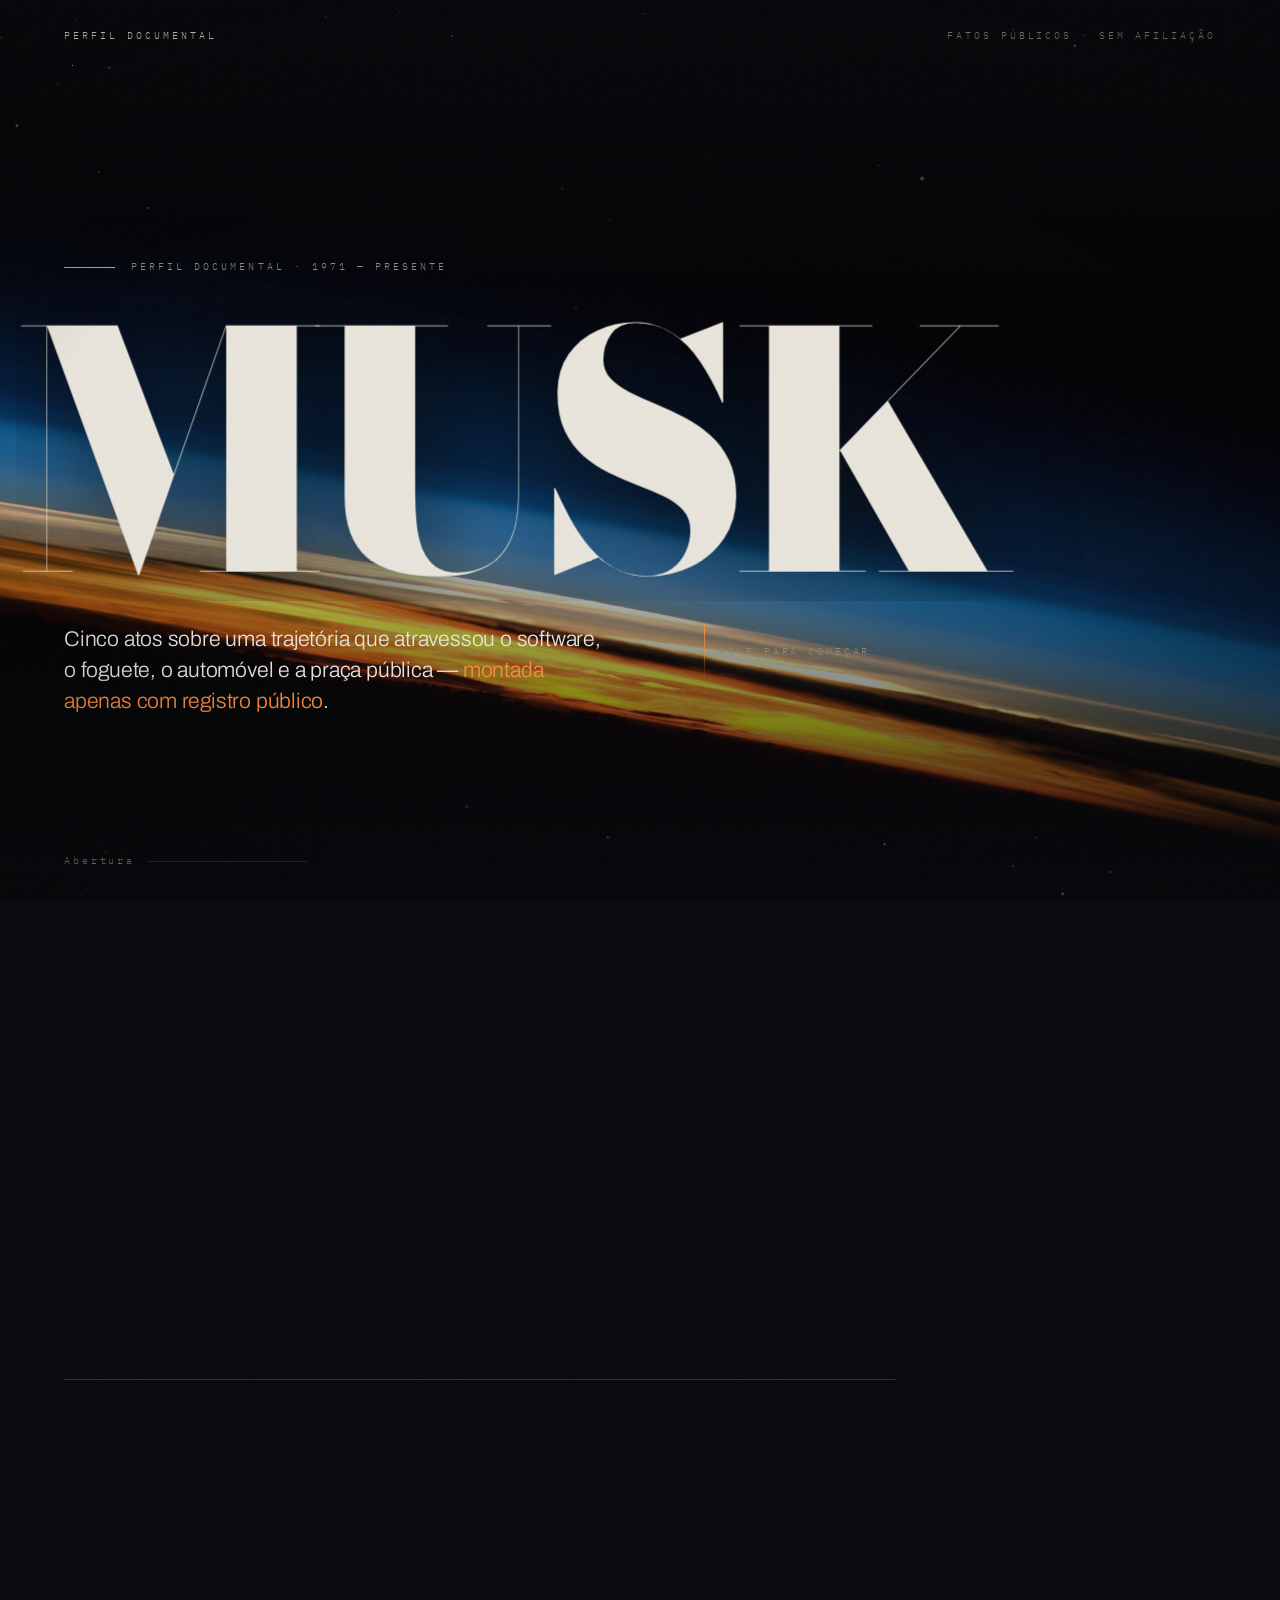
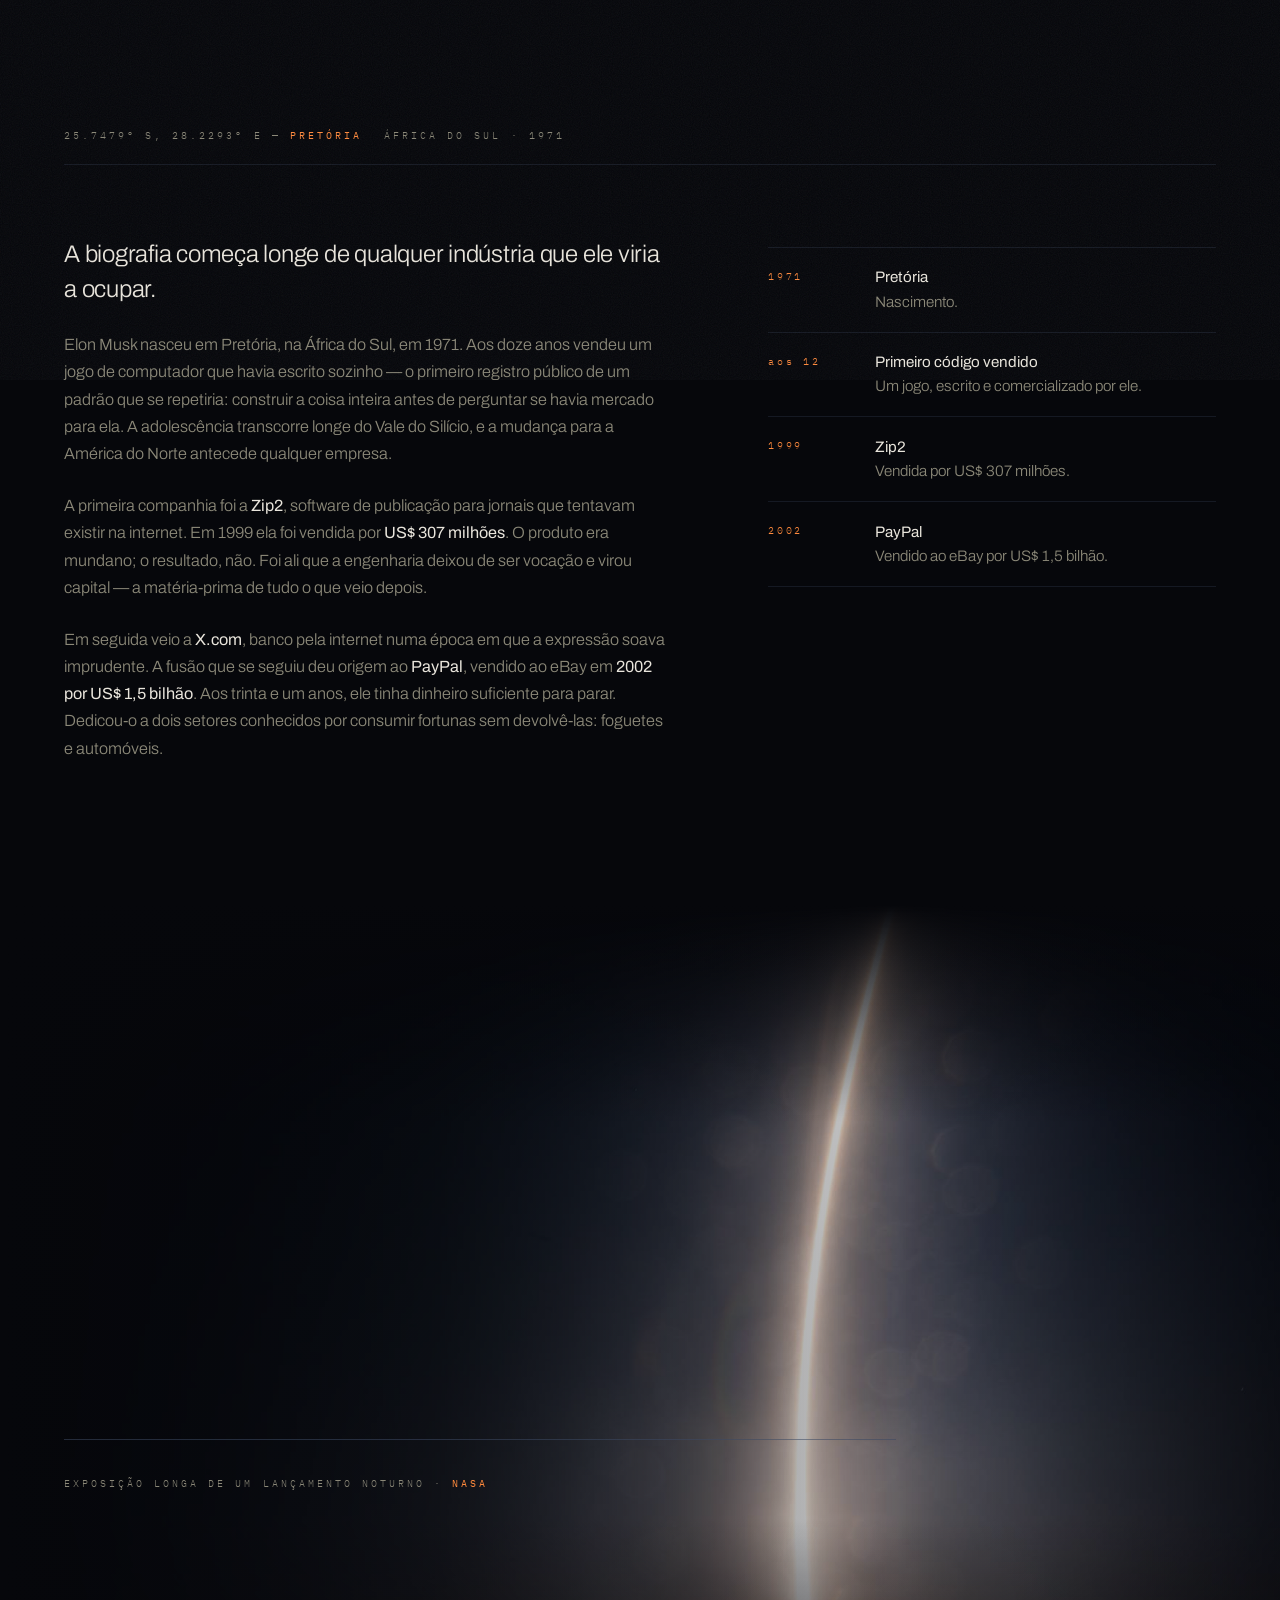
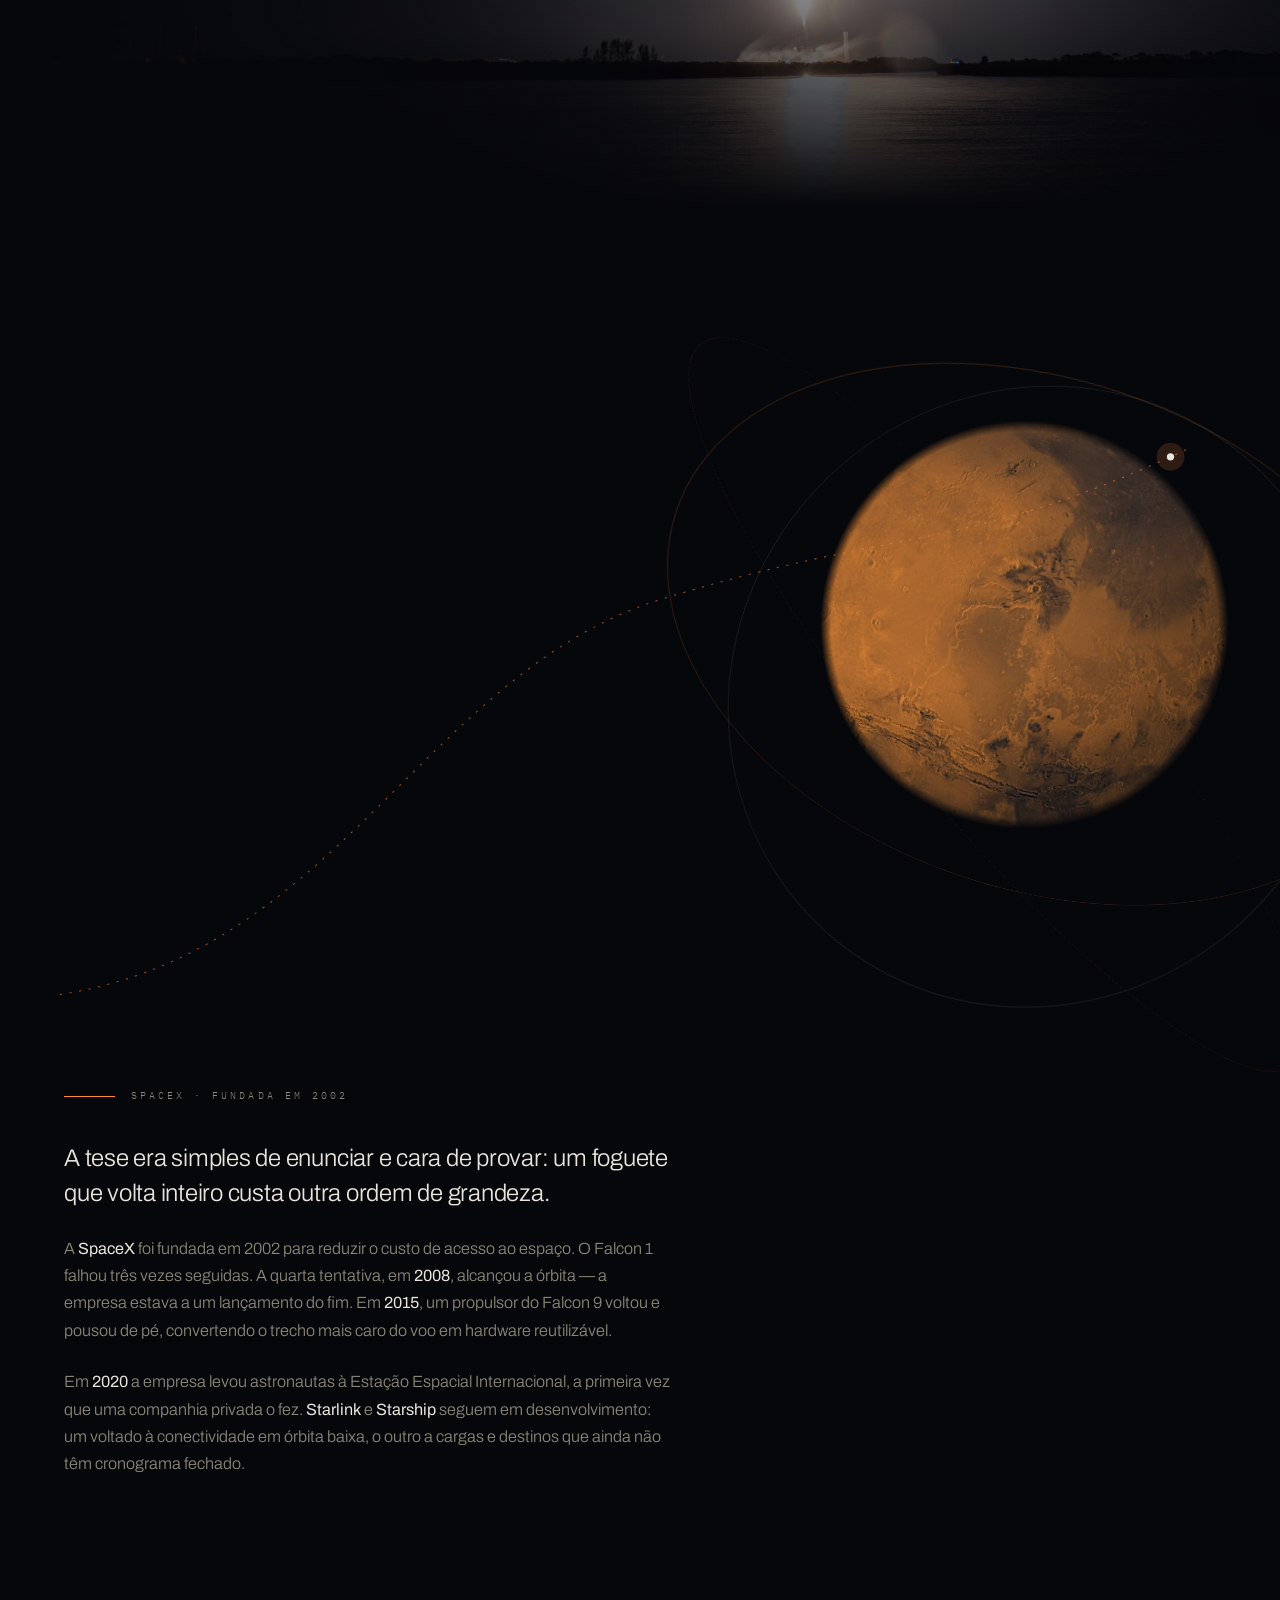
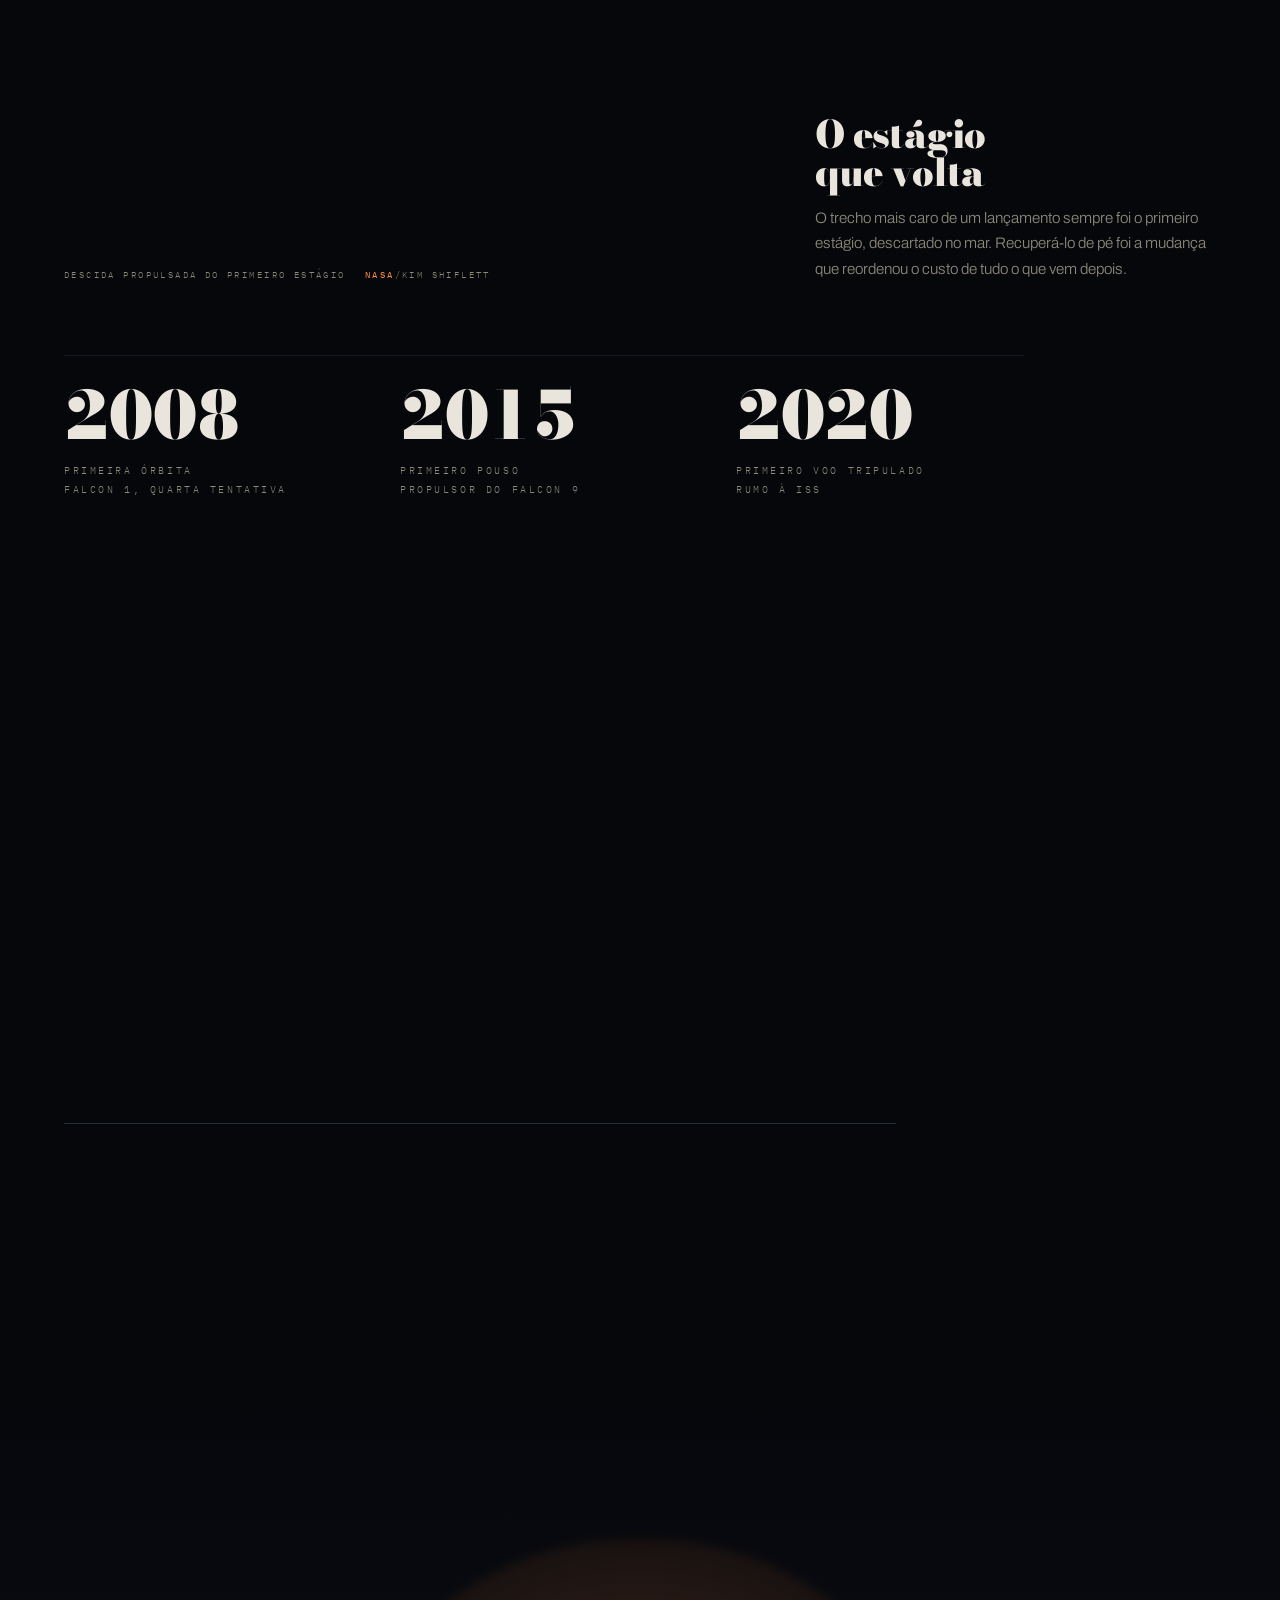
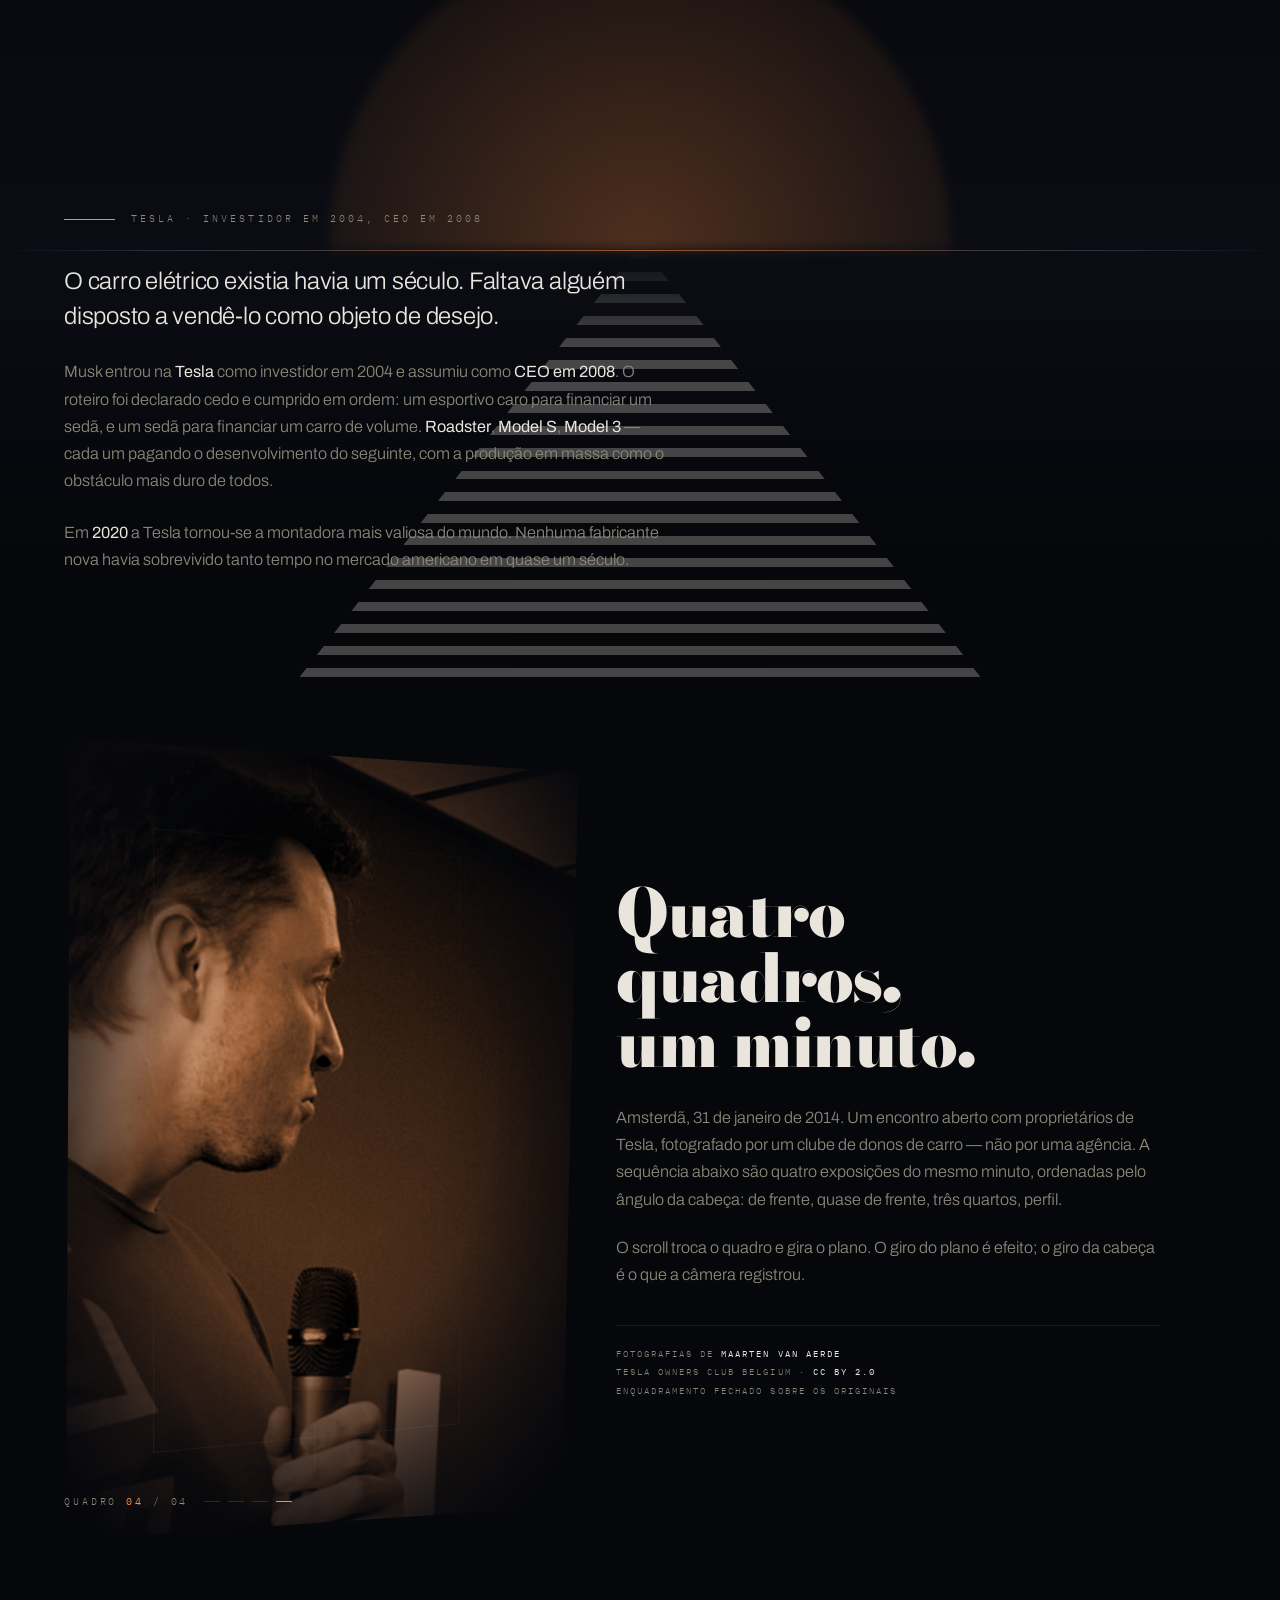
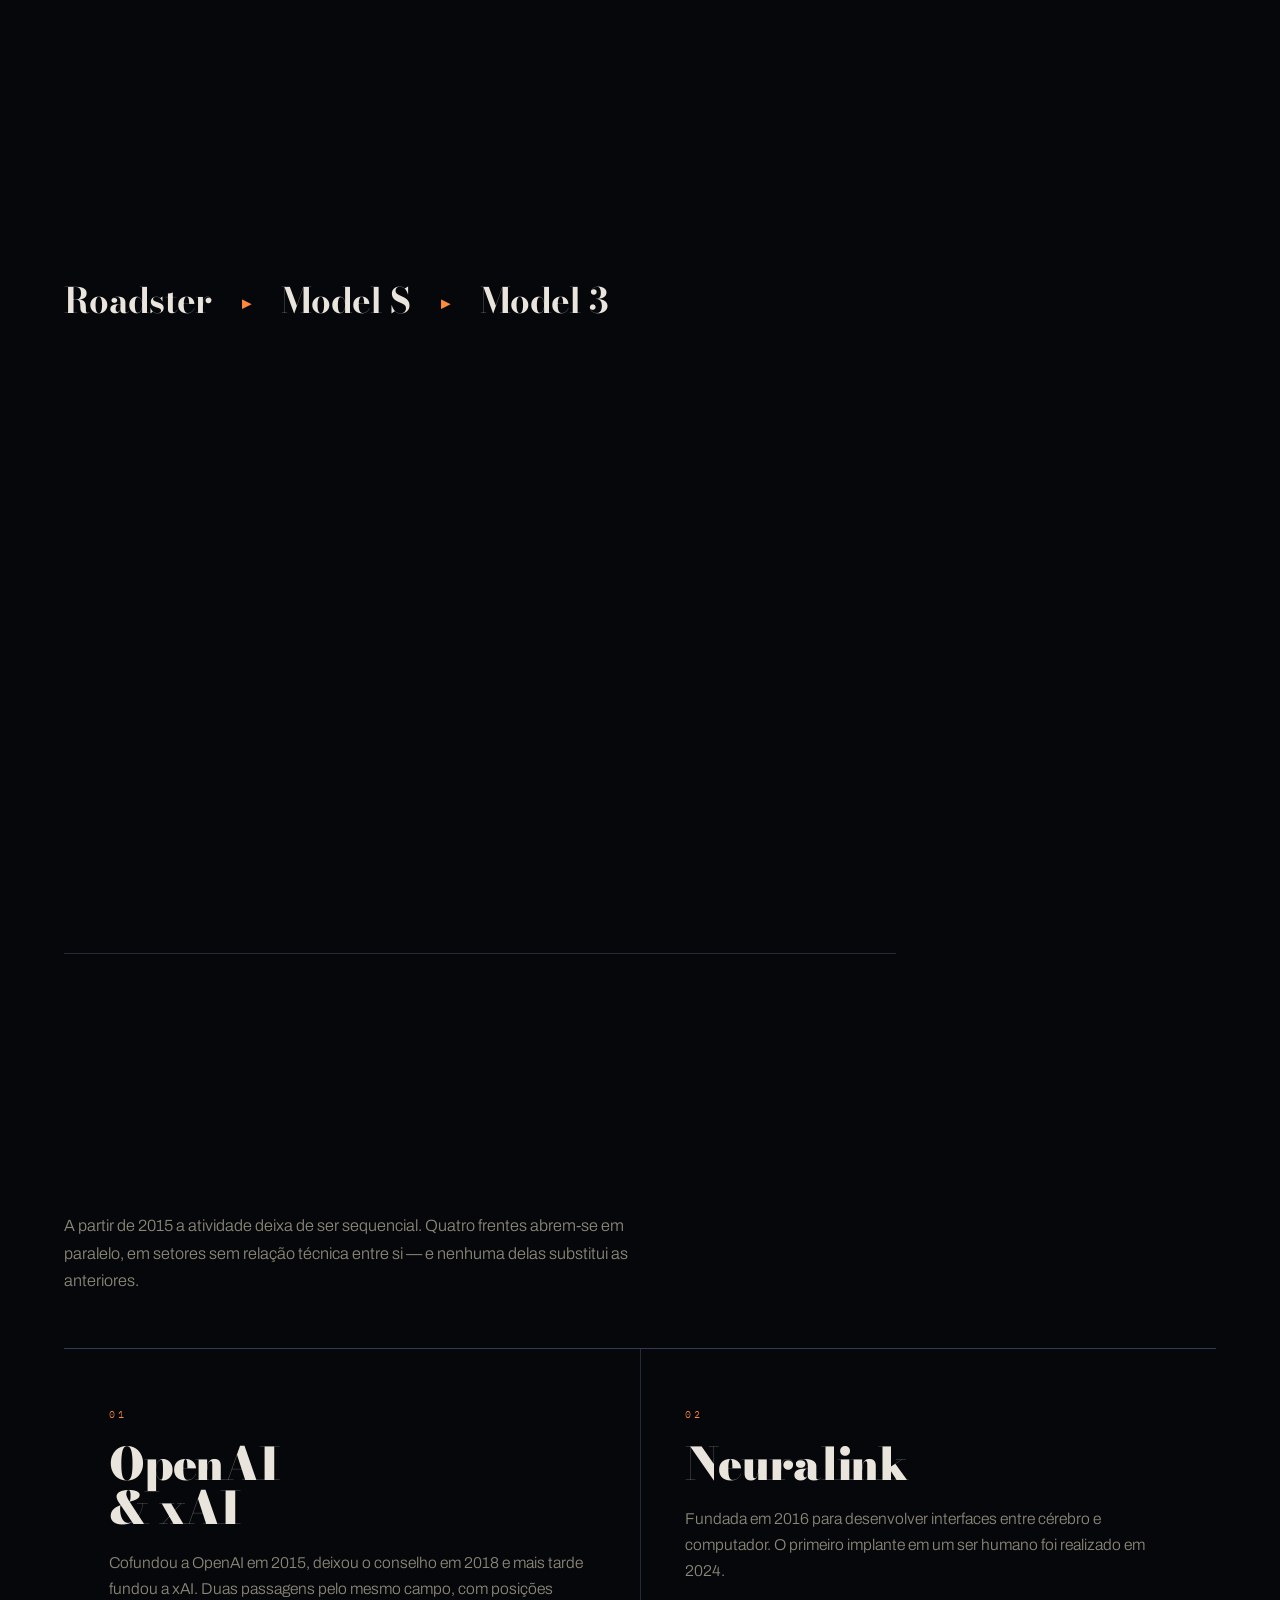
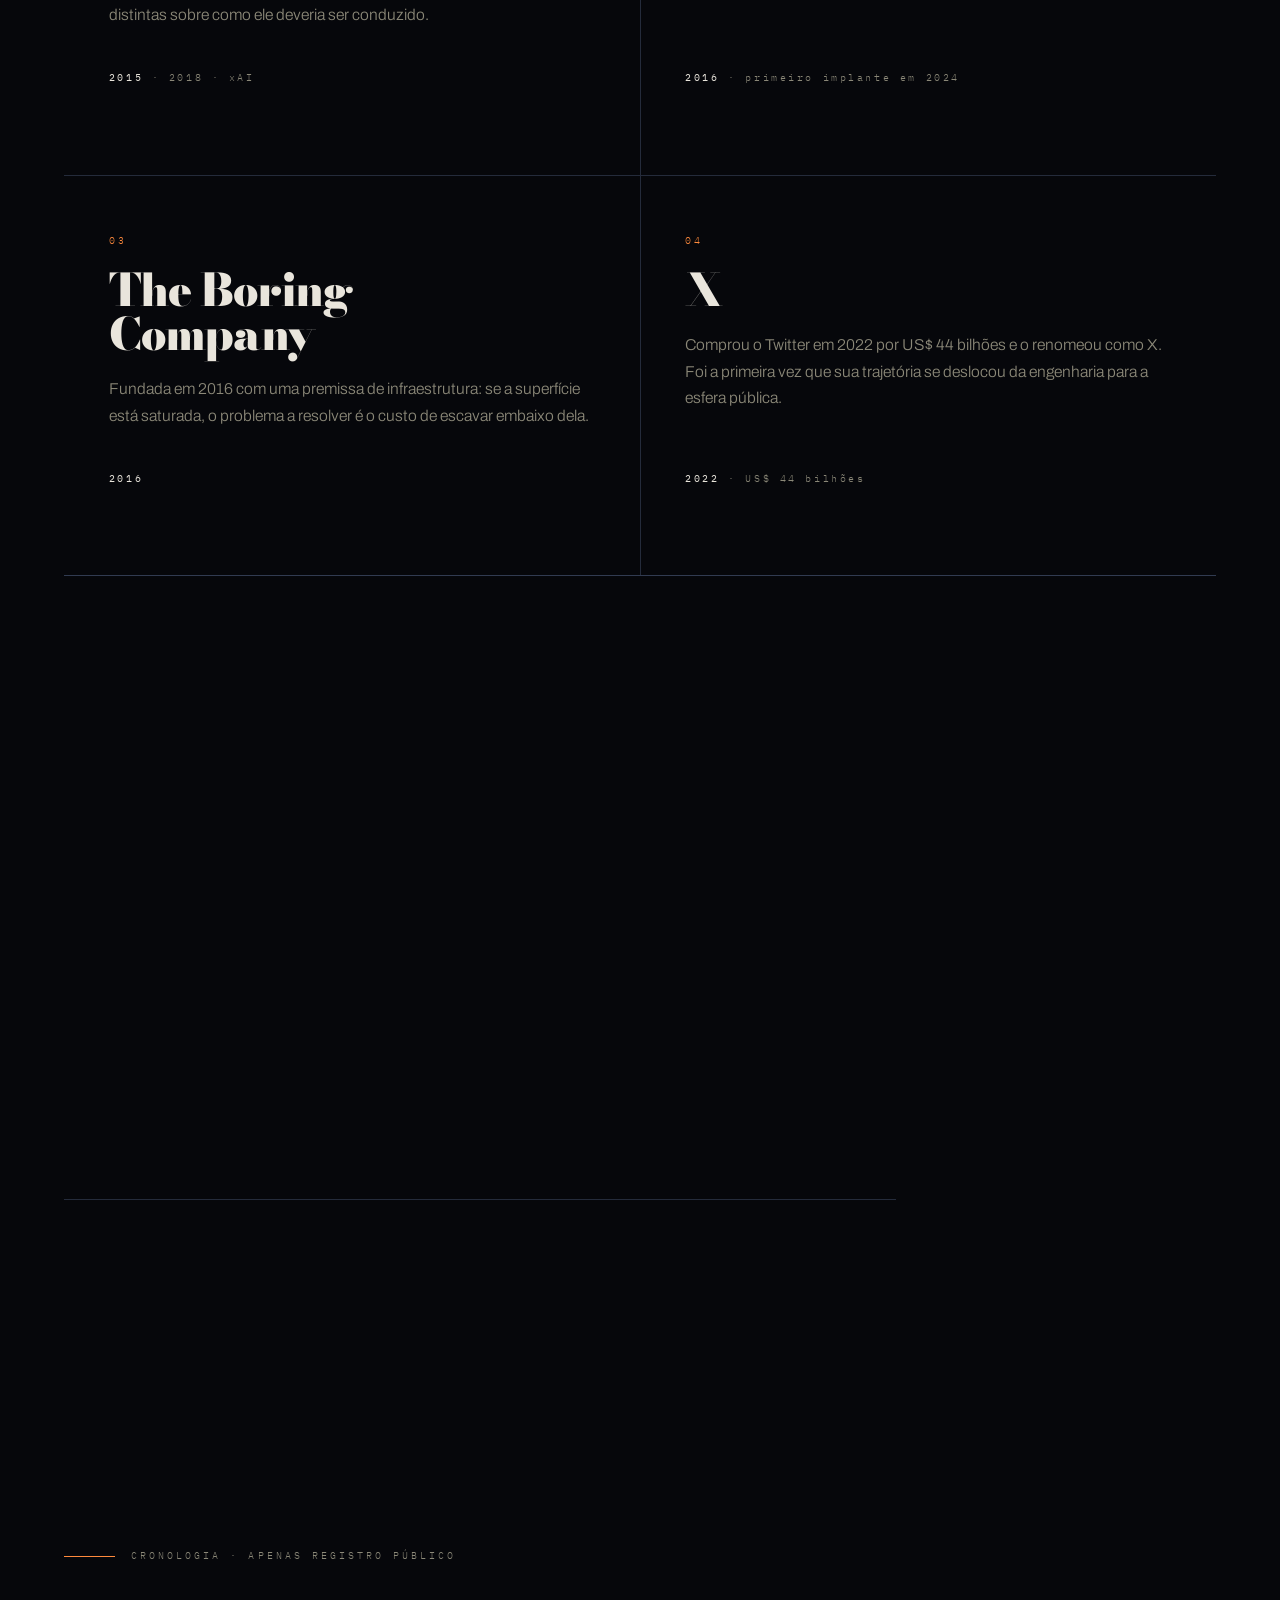
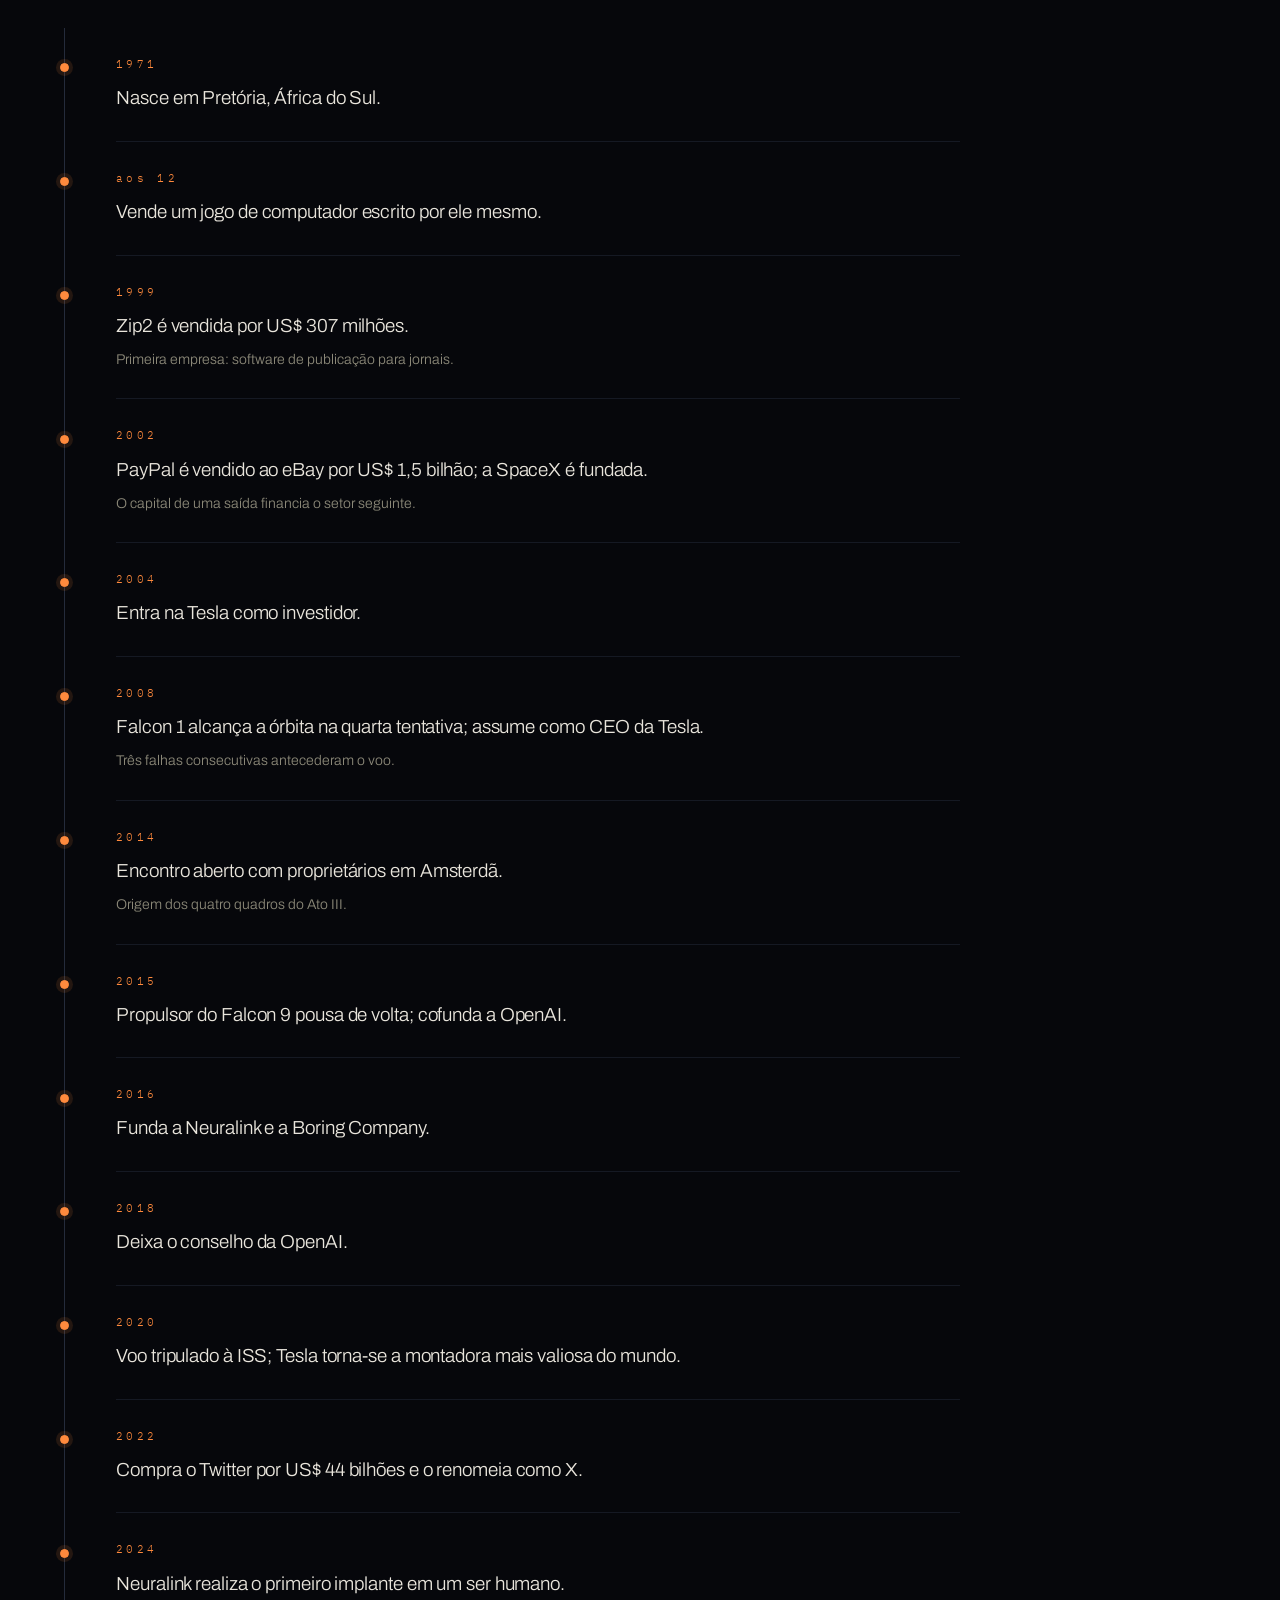
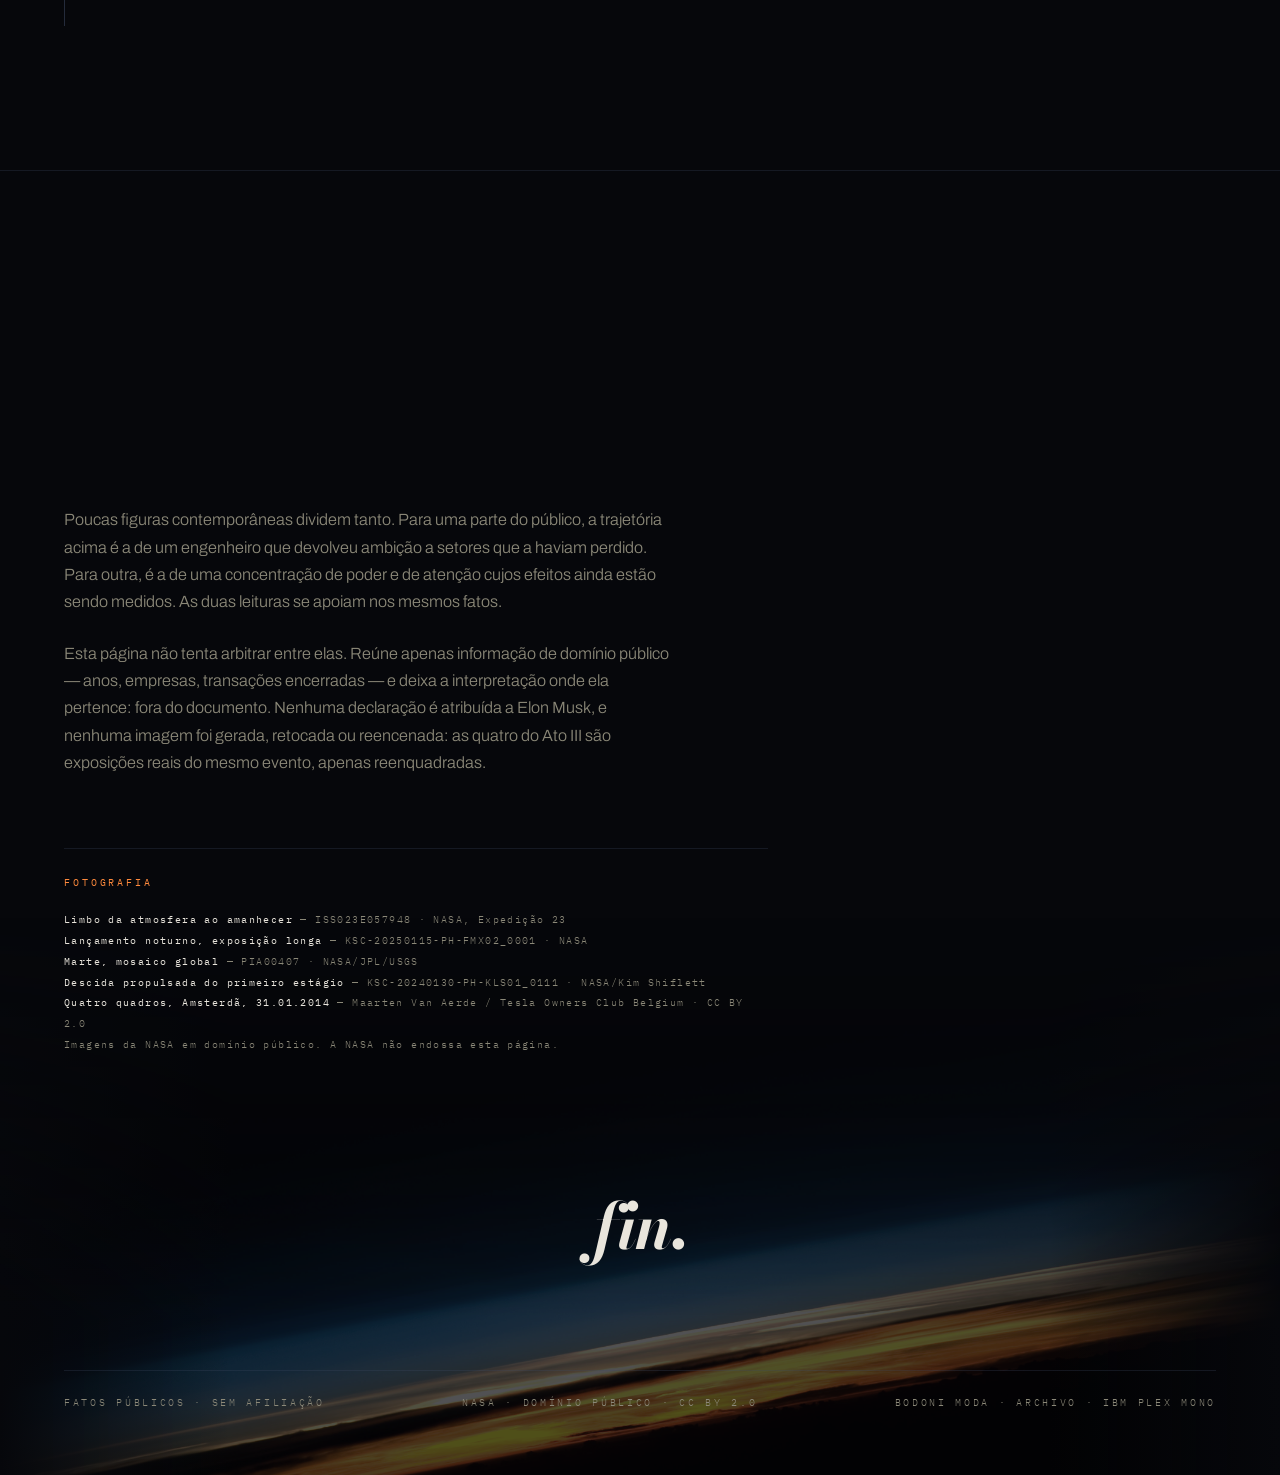
==== musk/index.html @ 6f582eff "Dois sites one-page e índice para GitHub Pages Índice na raiz apontando para dois exercícios de dire" ====
<!DOCTYPE html>
<html lang="pt-BR">
<head>
<meta charset="UTF-8">
<meta name="viewport" content="width=device-width, initial-scale=1">
<title>MUSK — Perfil documental em cinco atos</title>
<meta name="description" content="Perfil documental de Elon Musk em cinco atos. Fatos públicos, sem afiliação.">
<meta name="color-scheme" content="dark">
<link rel="preconnect" href="https://fonts.googleapis.com">
<link rel="preconnect" href="https://fonts.gstatic.com" crossorigin>
<link rel="preload" as="image" href="img/earth-limb.jpg">
<link href="https://fonts.googleapis.com/css2?family=Bodoni+Moda:ital,opsz,wght@0,6..96,700;0,6..96,900;1,6..96,700&family=Archivo:wght@300;400&family=IBM+Plex+Mono:wght@300;400&display=swap" rel="stylesheet">
<style>
/* ==============================================================
   MUSK - perfil documental - cinco atos
   Fotografia: NASA (dominio publico) + CC BY 2.0 creditada.
   ============================================================== */

:root{
  --void:  #06070b;
  --deep:  #0b0d14;
  --ink:   #e9e5dc;
  --dim:   #8b8878;
  --burn:  #ff8a3d;
  --mars:  #c1543a;
  --steel: #3d4a63;

  --line:      rgba(61,74,99,.55);
  --line-soft: rgba(61,74,99,.28);

  --display: "Bodoni Moda", "Didot", Georgia, serif;
  --body:    "Archivo", "Helvetica Neue", Arial, sans-serif;
  --tele:    "IBM Plex Mono", ui-monospace, "Courier New", monospace;

  --exp: cubic-bezier(.16,1,.3,1);
  --pad: clamp(1.25rem, 5vw, 6rem);
  --measure: 38rem;
}

*,*::before,*::after{ box-sizing:border-box; }

html{ background:var(--void); -webkit-text-size-adjust:100%; }

body{
  margin:0;
  background:var(--void);
  color:var(--ink);
  font-family:var(--body);
  font-weight:300;
  font-size:clamp(1rem,.68rem + .42vw,1.125rem);
  line-height:1.68;
  overflow-x:hidden;
  -webkit-font-smoothing:antialiased;
  -moz-osx-font-smoothing:grayscale;
}

::selection{ background:var(--burn); color:var(--void); }
:focus-visible{ outline:2px solid var(--burn); outline-offset:4px; }

h1,h2,h3,h4,p,figure,blockquote{ margin:0; }
h1,h2,h3,h4{ font-weight:400; }
img,svg,canvas{ display:block; }
a{ color:inherit; text-decoration:none; }

/* -- textura: grao + vinheta ----------------------------------- */

.grain,.vignette{ position:fixed; pointer-events:none; }

.grain{
  inset:-120%;
  z-index:9999;
  background-image:url("data:image/svg+xml;utf8,%3Csvg xmlns='http://www.w3.org/2000/svg' width='320' height='320'%3E%3Cfilter id='g'%3E%3CfeTurbulence type='fractalNoise' baseFrequency='0.9' numOctaves='4' stitchTiles='stitch'/%3E%3CfeComponentTransfer%3E%3CfeFuncA type='linear' slope='0.06'/%3E%3C/feComponentTransfer%3E%3C/filter%3E%3Crect width='320' height='320' filter='url(%23g)'/%3E%3C/svg%3E");
  animation:grain-shift 900ms steps(1) infinite;
  will-change:transform;
}
@keyframes grain-shift{
  0%{transform:translate3d(0,0,0)}      20%{transform:translate3d(-4%,3%,0)}
  40%{transform:translate3d(3%,-4%,0)}  60%{transform:translate3d(-3%,-2%,0)}
  80%{transform:translate3d(4%,2%,0)}   100%{transform:translate3d(0,0,0)}
}

.vignette{
  inset:0; z-index:9998;
  background:radial-gradient(120% 82% at 50% 48%, transparent 38%, rgba(0,0,0,.30) 72%, rgba(0,0,0,.55) 100%);
}

/* -- starfield 3D ---------------------------------------------- */

#stars{ position:fixed; inset:0; width:100%; height:100%; z-index:0; }

/* ==============================================================
   SISTEMA DE TOMADAS
   Toda foto perde a borda: mascara de esfumado nas quatro bordas.
   ============================================================== */

.shot{ position:relative; overflow:hidden; background:var(--void); }
.shot img{ width:100%; height:100%; object-fit:cover; transform-origin:50% 50%; }

.shot--film img{ filter:contrast(1.08) saturate(.9) brightness(.92); }

.shot--duo img{ filter:grayscale(1) contrast(1.34) brightness(.62); }
.shot--duo::before{
  content:""; position:absolute; inset:0; z-index:2;
  background:var(--burn); mix-blend-mode:color; opacity:.55;
}

.shot::after{
  content:""; position:absolute; inset:0; z-index:3;
  background:radial-gradient(100% 78% at 50% 45%, transparent 34%, rgba(6,7,11,.62) 100%);
  pointer-events:none;
}

/* letterbox 2.39:1, com moldura assumida (hairline) em vez de corte seco */
.shot--scope{ aspect-ratio:2.39/1; box-shadow:inset 0 0 0 1px var(--line-soft); }
.shot--scope img{ object-position:50% 30%; }

.shot--reveal{ clip-path:inset(0 0 100% 0); transition:clip-path 1500ms var(--exp); }
.shot--reveal.on{ clip-path:inset(0 0 0 0); }

figcaption{
  margin-top:.9rem;
  font-family:var(--tele); font-weight:300;
  font-size:.58rem; letter-spacing:.26em; text-transform:uppercase;
  color:var(--dim);
  display:flex; flex-wrap:wrap; gap:.4rem 1.2rem;
}
figcaption b{ color:var(--burn); font-weight:400; }

/* -- HUD fixo -------------------------------------------------- */

.hud{
  position:fixed; top:0; left:0; right:0; z-index:60;
  padding:clamp(1rem,2.2vw,1.9rem) var(--pad);
  display:flex; justify-content:space-between; gap:1rem;
  font-family:var(--tele); font-weight:300; font-size:.62rem;
  letter-spacing:.3em; text-transform:uppercase;
  color:var(--dim); mix-blend-mode:difference;
}
.hud .id{ color:var(--ink); }
@media (max-width:560px){ .hud .sys{ display:none; } }

.rail{
  position:fixed; z-index:60;
  left:var(--pad); bottom:clamp(1rem,2.4vw,2rem);
  font-family:var(--tele); font-size:.6rem; letter-spacing:.3em;
  color:var(--dim);
  display:flex; align-items:center; gap:.75rem;
  mix-blend-mode:difference;
}
.rail .track{
  width:clamp(60px,14vw,160px); height:1px; background:var(--line);
  position:relative; overflow:hidden;
}
.rail .track i{
  position:absolute; inset:0; background:var(--burn);
  transform:scaleX(0); transform-origin:0 50%;
}
@media (max-width:560px){ .rail{ display:none; } }

/* -- tipografia ------------------------------------------------ */

.tele{
  font-family:var(--tele); font-weight:300;
  font-size:clamp(.6rem,.55rem + .1vw,.7rem);
  letter-spacing:.3em; text-transform:uppercase; color:var(--dim);
}
.tele b{ color:var(--burn); font-weight:400; }

.eyebrow{ display:flex; align-items:center; gap:1rem; }
.eyebrow::before{
  content:""; width:clamp(28px,4vw,64px); height:1px;
  background:var(--burn); flex:none;
}

.display{ font-family:var(--display); font-weight:900; line-height:.9; letter-spacing:-.02em; }

.prose{ max-width:var(--measure); }
.prose p + p{ margin-top:1.5em; }
.prose p{ color:var(--dim); }
.prose p.lead{
  color:var(--ink);
  font-size:clamp(1.15rem,.9rem + .8vw,1.5rem);
  line-height:1.45; font-weight:300; letter-spacing:-.01em;
}
.prose strong{ color:var(--ink); font-weight:400; }

section{ position:relative; z-index:2; }
.solid{ background:var(--void); }

/* -- primitivas de revelacao ----------------------------------- */

.mask{
  clip-path:inset(0 0 100% 0);
  transition:clip-path 1200ms var(--exp);
  transition-delay:var(--delay,0ms);
}
.mask.on{ clip-path:inset(0 0 0 0); }

.rise{
  opacity:0; transform:translateY(36px);
  transition:opacity 900ms var(--exp), transform 900ms var(--exp);
  transition-delay:var(--delay,0ms);
}
.rise.on{ opacity:1; transform:none; }

.draw{
  transform:scaleX(0); transform-origin:0 50%;
  transition:transform 1200ms var(--exp);
  transition-delay:var(--delay,0ms);
}
.draw.on{ transform:scaleX(1); }

/* == ABERTURA ================================================== */

.open{
  position:relative;
  min-height:100svh;
  padding:0 var(--pad);
  display:grid;
  grid-template-rows:1fr auto 1fr;
  align-content:center;
  perspective:1100px;               /* profundidade real do bloco de abertura */
  perspective-origin:50% 45%;
}

.open-shot{
  position:absolute; inset:0; z-index:1;
  overflow:hidden;
  /* esfuma topo E base: nenhuma aresta da foto encontra a secao */
  -webkit-mask-image:linear-gradient(180deg, transparent 0%, #000 42%, #000 88%, transparent 100%);
          mask-image:linear-gradient(180deg, transparent 0%, #000 42%, #000 88%, transparent 100%);
}
.open-shot img{
  position:absolute; left:0; top:0;
  width:100%; height:112%;          /* empurra a barra de ID para fora */
  object-fit:cover;
  object-position:50% 38%;
  filter:contrast(1.08) saturate(.88) brightness(.9);
}
.open-shot::after{
  content:""; position:absolute; inset:0;
  background:linear-gradient(180deg, transparent 45%, rgba(6,7,11,.55) 88%, var(--void) 100%);
}

.open > *:not(.open-shot){ position:relative; z-index:3; }

.open-top{ align-self:end; padding-bottom:clamp(1.5rem,4vh,3rem); }

.open h1{
  font-size:clamp(5rem,24vw,22rem);
  line-height:.9; letter-spacing:-.045em;
  margin-left:-.025em;
  text-shadow:0 0 90px rgba(6,7,11,.85);
  transform-style:preserve-3d;
  will-change:transform;
}

.open-bottom{
  align-self:start;
  padding-top:clamp(1.5rem,4vh,3rem);
  display:grid; gap:clamp(1.6rem,4vh,2.6rem);
}
@media (min-width:860px){
  .open-bottom{
    grid-template-columns:1fr minmax(0,32rem);
    align-items:start; gap:clamp(2rem,6vw,6rem);
  }
}

.open-sub{
  font-size:clamp(1.05rem,.85rem + .6vw,1.35rem);
  line-height:1.45; color:var(--ink);
  font-weight:300; letter-spacing:-.01em; max-width:34rem;
}
.open-sub em{ font-style:normal; color:var(--burn); }

.cue{
  display:flex; align-items:center; gap:.9rem;
  font-family:var(--tele); font-size:.6rem; letter-spacing:.3em;
  text-transform:uppercase; color:var(--dim);
}
.cue .bar{
  width:1px; height:56px;
  background:linear-gradient(var(--burn), rgba(255,138,61,0));
  transform-origin:50% 0;
  animation:cue 2800ms cubic-bezier(.16,1,.3,1) infinite;
}
@keyframes cue{
  0%,100%{ transform:scaleY(.28); opacity:.35 }
  45%    { transform:scaleY(1);   opacity:1 }
}

/* == CARTAO DE TITULO DE ATO =================================== */

.card{
  position:relative;
  min-height:82svh;
  padding:clamp(6rem,16vh,12rem) var(--pad);
  display:flex; flex-direction:column; justify-content:center;
  gap:clamp(1.5rem,4vh,2.4rem);
}
.card > *{ position:relative; z-index:3; }
.card .num{
  font-family:var(--display); font-weight:700; font-style:italic;
  font-size:clamp(1.4rem,1rem + 1.2vw,2.2rem);
  color:var(--burn); letter-spacing:.02em;
}
.card h2{
  font-family:var(--display); font-weight:900;
  font-size:clamp(2.8rem,8vw,7rem);
  line-height:.94; letter-spacing:-.03em; max-width:14ch;
}
.card .rule{ height:1px; background:var(--line); max-width:min(100%,52rem); }

.card--shot{ min-height:100svh; overflow:hidden; }
.card--shot .card-bg{ position:absolute; inset:0; z-index:1; overflow:hidden; }
.card--shot .card-bg img{
  width:100%; height:100%;
  object-fit:cover; object-position:62% 50%;
  filter:contrast(1.1) saturate(.86) brightness(.9);
}
/* dissolve a foto no --void pelos quatro lados: sem aresta visivel */
.card--shot .card-bg::after{
  content:""; position:absolute; inset:0;
  background:
    linear-gradient(90deg, var(--void) 0%, rgba(6,7,11,.72) 34%, rgba(6,7,11,.10) 70%, rgba(6,7,11,.62) 100%),
    linear-gradient(180deg, var(--void) 0%, transparent 24%, transparent 68%, var(--void) 100%);
}
.card--shot h2{ text-shadow:0 0 70px rgba(6,7,11,.9); }

/* == ATO I - ORIGEM ============================================ */

.act{ padding:clamp(4rem,10vh,9rem) var(--pad) clamp(6rem,16vh,13rem); }

.coords{
  display:flex; flex-wrap:wrap; align-items:center; gap:.6rem 1.4rem;
  padding-bottom:1.2rem;
  border-bottom:1px solid var(--line-soft);
  margin-bottom:clamp(3rem,8vh,6rem);
}

.origin-grid{ display:grid; gap:clamp(2.6rem,7vh,5rem); }
@media (min-width:900px){
  .origin-grid{
    grid-template-columns:minmax(0,7fr) minmax(0,5fr);
    gap:clamp(2rem,6vw,7rem); align-items:start;
  }
  .origin-grid .aside{ padding-top:.6rem; }
}

.ledger{ border-top:1px solid var(--line-soft); margin:0; }
.ledger div{
  display:grid; grid-template-columns:5.5rem 1fr; gap:1.2rem;
  padding:1.1rem 0; border-bottom:1px solid var(--line-soft);
}
.ledger dt{
  font-family:var(--tele); font-size:.62rem; letter-spacing:.28em;
  color:var(--burn); padding-top:.35em;
}
.ledger dd{ margin:0; color:var(--dim); font-size:.95rem; line-height:1.6; }
.ledger dd b{ color:var(--ink); font-weight:400; display:block; }

/* == ATO II - SPACEX ==========================================
   Marte real + armadura orbital em 3D (CSS preserve-3d)
   ============================================================ */

.space{ position:relative; overflow:hidden; }

.orbit-stage{
  position:relative;
  min-height:clamp(420px,74svh,780px);
  margin:clamp(2rem,6vh,4rem) 0 clamp(3rem,8vh,6rem);
}

/* geometria compartilhada entre o planeta e a armadura */
.mars,.rig{
  position:absolute;
  right:-8vw; top:50%;
  width:clamp(300px,46vw,620px);
  aspect-ratio:1;
  translate:0 -50%;
}
@media (max-width:900px){
  .mars,.rig{ right:-30vw; top:auto; bottom:-4%; translate:0 0; width:min(80vw,440px); }
}

.mars{
  will-change:transform;
  mix-blend-mode:screen;
  /* recorta exatamente o disco: o preto do JPEG nao vira quadrado no screen */
  -webkit-mask-image:radial-gradient(circle at 50% 50%, #000 46.5%, transparent 49%);
          mask-image:radial-gradient(circle at 50% 50%, #000 46.5%, transparent 49%);
}
.mars img{ width:100%; height:100%; filter:contrast(1.06) saturate(.94) brightness(.86); }
.mars::after{
  content:""; position:absolute; inset:0; border-radius:50%;
  background:radial-gradient(circle at 32% 30%, transparent 34%, rgba(6,7,11,.62) 78%, rgba(6,7,11,.92) 100%);
  mix-blend-mode:multiply;
}

.rig{
  z-index:1;
  perspective:1400px;
  pointer-events:none;
}
.rig-inner{
  position:absolute; inset:-14%;
  transform-style:preserve-3d;
  will-change:transform;
}
.rig-inner i{
  position:absolute; inset:0;
  border:1px solid rgba(255,138,61,.20);
  border-radius:50%;
  transform:rotateX(var(--rx,0deg)) rotateY(var(--ry,0deg));
}
.rig-inner i:nth-child(2){ inset:8%;  border-color:rgba(233,229,220,.10); }
.rig-inner i:nth-child(3){ inset:-9%; border-style:dashed; border-color:rgba(255,138,61,.13); }

.traj{ position:absolute; inset:0; width:100%; height:100%; overflow:visible; z-index:2; }
.traj path{
  fill:none; stroke:var(--burn); stroke-width:1;
  stroke-dasharray:2 7; opacity:.55;
}
.traj .glow{ fill:rgba(255,138,61,.16); }
.traj .ship{ fill:var(--ink); }

.space-text{ position:relative; z-index:3; max-width:var(--measure); }

.landing{
  position:relative; z-index:3;
  margin-top:clamp(3.5rem,9vh,6rem);
  display:grid; gap:clamp(1.5rem,4vw,3rem);
}
@media (min-width:900px){
  .landing{ grid-template-columns:minmax(0,7fr) minmax(0,4fr); align-items:end; }
}
.landing .note{ color:var(--dim); font-size:.95rem; max-width:30rem; }
.landing .note b{
  display:block;
  font-family:var(--display); font-weight:900;
  font-size:clamp(1.6rem,1.1rem + 1.6vw,2.6rem);
  color:var(--ink); letter-spacing:-.02em; line-height:1;
  margin-bottom:.9rem;
}

.counters{
  position:relative; z-index:3;
  display:grid; gap:clamp(1.6rem,4vw,3rem);
  grid-template-columns:repeat(auto-fit,minmax(190px,1fr));
  margin-top:clamp(3rem,8vh,5rem);
  padding-top:clamp(1.5rem,3vh,2.2rem);
  border-top:1px solid var(--line-soft);
  max-width:60rem;
}
.counter .n{
  font-family:var(--display); font-weight:900;
  font-size:clamp(2.6rem,1.4rem + 3.4vw,4.6rem);
  line-height:1; letter-spacing:-.03em;
  font-variant-numeric:tabular-nums lining-nums;
}
.counter .l{
  margin-top:.85rem;
  font-family:var(--tele); font-size:.62rem; letter-spacing:.26em;
  text-transform:uppercase; color:var(--dim); line-height:1.9;
}

/* == ATO III - TESLA =========================================== */

.road{
  position:relative; min-height:100svh; overflow:hidden;
  display:flex; align-items:flex-end;
  padding:0 var(--pad) clamp(4rem,12vh,9rem);
  background:linear-gradient(180deg, var(--void) 0%, var(--deep) 58%, var(--void) 100%);
}
.horizon{
  position:absolute; left:0; right:0; top:52%; height:1px;
  background:linear-gradient(90deg, transparent, var(--line) 12%, rgba(255,138,61,.55) 50%, var(--line) 88%, transparent);
}
.sun{
  position:absolute; left:50%; top:52%;
  translate:-50% -100%;
  width:min(64vw,620px); aspect-ratio:2/1;
  border-radius:300px 300px 0 0;
  background:radial-gradient(ellipse at 50% 100%, var(--burn), rgba(255,138,61,.35) 62%, rgba(255,138,61,0) 100%);
  filter:blur(6px); opacity:.28;
}
.asphalt{
  position:absolute; left:0; right:0; top:52%; bottom:0;
  background:linear-gradient(180deg, rgba(11,13,20,.2), var(--void) 70%);
}
.lane{
  position:absolute; left:50%; top:52%; bottom:-2%;
  width:min(56vw,760px); translate:-50% 0;
  clip-path:polygon(49.4% 0, 50.6% 0, 100% 100%, 0 100%);
  background-image:repeating-linear-gradient(180deg,
      rgba(233,229,220,.55) 0 4%, rgba(233,229,220,0) 4% 10%);
  background-size:100% 220px;
  animation:lane 2600ms linear infinite;
  opacity:.5;
  -webkit-mask-image:linear-gradient(180deg, transparent 0%, #000 22%, #000 100%);
          mask-image:linear-gradient(180deg, transparent 0%, #000 22%, #000 100%);
}
@keyframes lane{ from{ background-position-y:0 } to{ background-position-y:220px } }

.road-copy{ position:relative; z-index:3; max-width:var(--measure); }
.road-copy .tele{ margin-bottom:1.4rem; }

.arc{
  position:relative; z-index:3;
  display:flex; flex-wrap:wrap; align-items:baseline;
  gap:.5rem clamp(1rem,2.4vw,2rem);
  font-family:var(--display); font-weight:700;
  font-size:clamp(1.3rem,.9rem + 1.6vw,2.4rem);
  letter-spacing:-.02em;
}
.arc span{ color:var(--ink); }
.arc i{ color:var(--burn); font-style:normal; font-size:.5em; translate:0 -.25em; }

/* == SEQUENCIA DE QUADROS (scroll scrub, plano em 3D) ==========
   Quatro fotografias reais do mesmo evento, ordenadas pelo
   angulo da cabeca. O scroll troca o quadro; o plano gira de
   verdade em rotateY. Nenhum angulo foi sintetizado.
   ============================================================ */

.poses{ position:relative; height:300vh; background:var(--void); }

.poses-inner{
  position:sticky; top:0;
  height:100svh;
  display:grid; align-items:center;
  padding:clamp(4.5rem,10vh,7rem) var(--pad) clamp(3.5rem,8vh,5rem);
  gap:clamp(1.5rem,4vw,4rem);
  overflow:hidden;
}
@media (min-width:900px){
  .poses-inner{ grid-template-columns:minmax(0,5fr) minmax(0,6fr); }
}

.pose-stage{
  position:relative;
  height:100%;
  min-height:0;
  perspective:1500px;
  perspective-origin:50% 50%;
}

.pose-rig{
  position:absolute; inset:0;
  transform-style:preserve-3d;
  will-change:transform;
}

.pose{
  position:absolute; inset:0;
  overflow:hidden;
  opacity:0;
  backface-visibility:hidden;
  /* esfumado nas quatro bordas: o retrato emerge do fundo, sem moldura */
  -webkit-mask-image:radial-gradient(78% 72% at 50% 46%, #000 42%, transparent 92%);
          mask-image:radial-gradient(78% 72% at 50% 46%, #000 42%, transparent 92%);
}
.pose img{
  width:100%; height:100%;
  object-fit:cover;
  transform:scale(var(--z,1.3));
  transform-origin:50% 24%;
  filter:grayscale(1) contrast(1.3) brightness(.66);
}
.pose::before{
  content:""; position:absolute; inset:0; z-index:2;
  background:var(--burn); mix-blend-mode:color; opacity:.5;
}
.pose::after{
  content:""; position:absolute; inset:0; z-index:3;
  background:radial-gradient(72% 66% at 50% 44%, transparent 30%, rgba(6,7,11,.72) 100%);
}

/* eixo de referencia atras do retrato: da leitura de espaco 3D */
.pose-axis{
  position:absolute; inset:12% 18%;
  border:1px solid var(--line-soft);
  transform:rotateY(0deg);
  pointer-events:none;
}
.pose-axis::before,.pose-axis::after{
  content:""; position:absolute; background:var(--line-soft);
}
.pose-axis::before{ left:50%; top:-6%; bottom:-6%; width:1px; }
.pose-axis::after{ top:50%; left:-6%; right:-6%; height:1px; }

.pose-hud{
  position:absolute; left:0; bottom:0; z-index:6;
  display:flex; align-items:center; gap:1rem;
  font-family:var(--tele); font-size:.6rem; letter-spacing:.3em;
  text-transform:uppercase; color:var(--dim);
}
.pose-hud b{ color:var(--burn); font-weight:400; }
.pose-hud .ticks{ display:flex; gap:.5rem; }
.pose-hud .ticks i{
  width:16px; height:1px; background:var(--line);
  transition:background-color 500ms var(--exp);
}
.pose-hud .ticks i.on{ background:var(--burn); }

.poses-copy{ position:relative; z-index:4; }
.poses-copy h2{
  font-family:var(--display); font-weight:900;
  font-size:clamp(2rem,5.2vw,4.4rem);
  line-height:.98; letter-spacing:-.03em;
  margin-bottom:clamp(1.4rem,3vh,2.2rem);
  max-width:16ch;
}
.poses-copy p{ color:var(--dim); max-width:34rem; }
.poses-copy p + p{ margin-top:1.3em; }
.poses-copy .credit{
  margin-top:clamp(1.8rem,4vh,2.6rem);
  padding-top:1.2rem;
  border-top:1px solid var(--line-soft);
  font-family:var(--tele); font-size:.58rem;
  letter-spacing:.22em; text-transform:uppercase;
  color:var(--dim); line-height:2;
}
.poses-copy .credit b{ color:var(--ink); font-weight:400; }

@media (max-width:899px){
  .poses{ height:240vh; }
  .poses-inner{ grid-template-rows:minmax(0,1fr) auto; }
  .poses-copy h2{ font-size:clamp(1.6rem,7vw,2.4rem); }
  .poses-copy p:not(:first-of-type),.poses-copy .credit{ display:none; }
}

/* == ATO IV - FRENTES PARALELAS ================================ */

.fronts{
  display:grid; gap:1px;
  background:var(--line);
  border-top:1px solid var(--line);
  border-bottom:1px solid var(--line);
  margin-top:clamp(2rem,6vh,4rem);
}
@media (min-width:720px){ .fronts{ grid-template-columns:repeat(2,minmax(0,1fr)); } }

.front{
  background:var(--void);
  padding:clamp(2rem,4.5vw,4rem) clamp(1.5rem,3.5vw,3.5rem) clamp(3rem,7vw,5.5rem);
  transition:background-color 1000ms var(--exp),
             opacity 900ms var(--exp), transform 900ms var(--exp);
  display:flex; flex-direction:column; gap:1.2rem;
  min-height:clamp(320px,42vh,440px);
}
.front:hover{ background:var(--deep); }
.front .ix{ font-family:var(--tele); font-size:.62rem; letter-spacing:.3em; color:var(--burn); }
.front h3{
  font-family:var(--display); font-weight:900;
  font-size:clamp(1.9rem,1.2rem + 2vw,3.2rem);
  line-height:.98; letter-spacing:-.025em;
}
.front p{ color:var(--dim); max-width:34rem; font-size:.98rem; }
.front .yr{
  margin-top:auto;
  font-family:var(--tele); font-size:.62rem; letter-spacing:.26em;
  color:var(--dim); padding-top:1.4rem;
}
.front .yr b{ color:var(--ink); font-weight:400; }

/* == ATO V - CRONOLOGIA ======================================== */

.log{
  margin-top:clamp(2.5rem,7vh,4.5rem);
  border-left:1px solid var(--line);
  padding-left:clamp(1.6rem,4vw,3.4rem);
  max-width:56rem;
}
.entry{ position:relative; padding:clamp(1.3rem,3vh,2rem) 0; }
.entry + .entry{ border-top:1px solid var(--line-soft); }
.entry .dot{
  position:absolute;
  left:calc(-1 * clamp(1.6rem,4vw,3.4rem) - 5px);
  top:calc(clamp(1.3rem,3vh,2rem) + .5em);
  width:9px; height:9px; border-radius:50%;
  border:1px solid var(--line); background:var(--void);
  transition:background-color 800ms var(--exp),
             border-color 800ms var(--exp), box-shadow 800ms var(--exp);
}
.entry.on .dot{
  background:var(--burn); border-color:var(--burn);
  box-shadow:0 0 0 4px rgba(255,138,61,.12);
}
.entry .yr{
  font-family:var(--tele); font-size:.68rem; letter-spacing:.3em;
  color:var(--dim); transition:color 800ms var(--exp);
}
.entry.on .yr{ color:var(--burn); }
.entry .ev{
  margin-top:.55rem;
  font-size:clamp(1.02rem,.9rem + .35vw,1.2rem);
  color:var(--ink); letter-spacing:-.005em; max-width:44rem;
}
.entry .ev small{
  display:block; margin-top:.4rem;
  font-size:.88rem; color:var(--dim); letter-spacing:0;
}

/* == CREDITOS ================================================== */

.credits{
  position:relative;
  padding:clamp(7rem,18vh,15rem) var(--pad) clamp(3rem,7vh,5rem);
  border-top:1px solid var(--line-soft);
  overflow:hidden;
}
.credits-bg{
  position:absolute; left:0; right:0; bottom:0;
  height:min(62vh,620px); z-index:0; overflow:hidden;
  -webkit-mask-image:linear-gradient(180deg, transparent 0%, #000 72%);
          mask-image:linear-gradient(180deg, transparent 0%, #000 72%);
}
/* esfumado lateral por sobreposicao: independe de mask-composite */
.credits-bg::after{
  content:""; position:absolute; inset:0; z-index:2;
  background:linear-gradient(90deg, var(--void) 0%, transparent 18%, transparent 82%, var(--void) 100%);
}
.credits-bg img{
  position:absolute; left:0; top:0;
  width:100%; height:112%;
  object-fit:cover; object-position:50% 42%;
  transform:scaleX(-1);
  filter:contrast(1.05) saturate(.7) brightness(.5);
  opacity:.62;
}
.credits > *:not(.credits-bg){ position:relative; z-index:2; }

.credits h2{
  font-family:var(--display); font-weight:900;
  font-size:clamp(2rem,5vw,4.2rem);
  line-height:1; letter-spacing:-.03em;
  margin-bottom:clamp(2rem,5vh,3.2rem); max-width:18ch;
}
.credits h2 em{ font-style:italic; color:var(--burn); font-weight:700; }

.sources{
  margin-top:clamp(3rem,8vh,5rem);
  padding-top:1.6rem;
  border-top:1px solid var(--line-soft);
  max-width:44rem;
}
.sources h3{
  font-family:var(--tele); font-size:.6rem; letter-spacing:.3em;
  text-transform:uppercase; color:var(--burn); margin-bottom:1.2rem;
}
.sources ul{ margin:0; padding:0; list-style:none; }
.sources li{
  font-family:var(--tele); font-weight:300;
  font-size:.62rem; letter-spacing:.14em;
  color:var(--dim); line-height:2.1;
}
.sources li b{ color:var(--ink); font-weight:400; }

.fin{
  margin-top:clamp(5rem,13vh,9rem);
  font-family:var(--display); font-style:italic; font-weight:700;
  font-size:clamp(2rem,6vw,4rem);
  letter-spacing:-.02em; color:var(--ink); text-align:center;
}

footer{
  margin-top:clamp(4rem,10vh,7rem);
  padding-top:1.5rem;
  border-top:1px solid var(--line-soft);
  display:flex; flex-wrap:wrap; gap:.8rem 2.2rem; justify-content:space-between;
  font-family:var(--tele);
  font-size:.6rem; letter-spacing:.28em; text-transform:uppercase;
  color:var(--dim);
}

/* == MOVIMENTO REDUZIDO ======================================== */

@media (prefers-reduced-motion:reduce){
  *,*::before,*::after{
    animation:none !important;
    transition:none !important;
    scroll-behavior:auto !important;
  }
  .mask{ clip-path:none; }
  .rise{ opacity:1; transform:none; }
  .draw{ transform:scaleX(1); }
  .shot--reveal{ clip-path:none; }
  .cue .bar{ transform:scaleY(1); opacity:1; }
  .entry .dot{ background:var(--burn); border-color:var(--burn); }
  .entry .yr{ color:var(--burn); }
  .mars{ will-change:auto; }

  /* a sequencia vira uma prancha de contato estatica */
  .poses{ height:auto; }
  .poses-inner{ position:static; height:auto; display:block; }
  .pose-stage{ height:auto; perspective:none; margin-bottom:2.5rem; }
  .pose-rig{
    position:static; display:grid; gap:1px;
    grid-template-columns:repeat(2,minmax(0,1fr));
    transform:none !important;
  }
  .pose{ position:relative; inset:auto; opacity:1 !important; aspect-ratio:4/5; }
  .pose-axis,.pose-hud{ display:none; }
}
</style>
</head>
<body>

<canvas id="stars" aria-hidden="true"></canvas>
<div class="vignette" aria-hidden="true"></div>
<div class="grain" aria-hidden="true"></div>

<div class="hud" aria-hidden="true">
  <span class="id">Perfil documental</span>
  <span class="sys">Fatos públicos · sem afiliação</span>
</div>

<div class="rail" aria-hidden="true">
  <span id="railAct">Abertura</span>
  <span class="track"><i id="railFill"></i></span>
</div>

<main>

<!-- == ABERTURA ============================================== -->
<section class="open" id="abertura">
  <div class="open-shot" aria-hidden="true">
    <img src="img/earth-limb.jpg" width="4256" height="2913" fetchpriority="high"
         alt="" data-kb="0.06">
  </div>

  <div class="open-top">
    <p class="tele eyebrow rise" style="--delay:120ms">Perfil documental · 1971 — presente</p>
  </div>

  <h1 class="display mask" id="heroTitle">MUSK</h1>

  <div class="open-bottom">
    <p class="open-sub rise" style="--delay:360ms">
      Cinco atos sobre uma trajetória que atravessou o software, o
      foguete, o automóvel e a praça pública — <em>montada apenas
      com registro público</em>.
    </p>
    <div class="cue rise" style="--delay:520ms">
      <span class="bar"></span>
      <span>Role para começar</span>
    </div>
  </div>
</section>

<!-- == ATO I ================================================= -->
<section class="card solid" id="ato-1">
  <p class="num mask">Ato I</p>
  <h2 class="display mask" style="--delay:120ms">Origem</h2>
  <div class="rule draw" style="--delay:280ms"></div>
</section>

<section class="act solid">
  <div class="coords">
    <span class="tele rise">25.7479° S, 28.2293° E — <b>Pretória</b></span>
    <span class="tele rise" style="--delay:120ms">África do Sul · 1971</span>
  </div>

  <div class="origin-grid">
    <div class="prose">
      <p class="lead rise">
        A biografia começa longe de qualquer indústria que ele viria
        a ocupar.
      </p>
      <p class="rise" style="--delay:120ms">
        Elon Musk nasceu em Pretória, na África do Sul, em 1971.
        Aos doze anos vendeu um jogo de computador que havia escrito
        sozinho — o primeiro registro público de um padrão que se
        repetiria: construir a coisa inteira antes de perguntar se
        havia mercado para ela. A adolescência transcorre longe do
        Vale do Silício, e a mudança para a América do Norte antecede
        qualquer empresa.
      </p>
      <p class="rise" style="--delay:240ms">
        A primeira companhia foi a <strong>Zip2</strong>, software de
        publicação para jornais que tentavam existir na internet. Em
        1999 ela foi vendida por <strong>US$ 307 milhões</strong>. O
        produto era mundano; o resultado, não. Foi ali que a engenharia
        deixou de ser vocação e virou capital — a matéria-prima de
        tudo o que veio depois.
      </p>
      <p class="rise" style="--delay:360ms">
        Em seguida veio a <strong>X.com</strong>, banco pela internet
        numa época em que a expressão soava imprudente. A fusão que se
        seguiu deu origem ao <strong>PayPal</strong>, vendido ao eBay
        em <strong>2002 por US$ 1,5 bilhão</strong>. Aos trinta e um
        anos, ele tinha dinheiro suficiente para parar. Dedicou-o a
        dois setores conhecidos por consumir fortunas sem devolvê-las:
        foguetes e automóveis.
      </p>
    </div>

    <div class="aside">
      <dl class="ledger">
        <div class="rise" style="--delay:120ms">
          <dt>1971</dt>
          <dd><b>Pretória</b>Nascimento.</dd>
        </div>
        <div class="rise" style="--delay:200ms">
          <dt>aos 12</dt>
          <dd><b>Primeiro código vendido</b>Um jogo, escrito e comercializado por ele.</dd>
        </div>
        <div class="rise" style="--delay:280ms">
          <dt>1999</dt>
          <dd><b>Zip2</b>Vendida por US$ 307 milhões.</dd>
        </div>
        <div class="rise" style="--delay:360ms">
          <dt>2002</dt>
          <dd><b>PayPal</b>Vendido ao eBay por US$ 1,5 bilhão.</dd>
        </div>
      </dl>
    </div>
  </div>
</section>

<!-- == ATO II ================================================ -->
<section class="card card--shot" id="ato-2">
  <div class="card-bg" aria-hidden="true">
    <img src="img/launch-streak.jpg" width="1920" height="1280" loading="lazy"
         decoding="async" alt="" data-kb="0.08">
  </div>
  <p class="num mask">Ato II</p>
  <h2 class="display mask" style="--delay:120ms">O foguete</h2>
  <div class="rule draw" style="--delay:280ms"></div>
  <p class="tele rise" style="--delay:420ms">
    Exposição longa de um lançamento noturno · <b>NASA</b>
  </p>
</section>

<section class="act space" id="spacex">
  <div class="orbit-stage">
    <div class="rig" aria-hidden="true">
      <div class="rig-inner" id="rigInner">
        <i style="--rx:76deg;--ry:0deg"></i>
        <i style="--rx:70deg;--ry:58deg"></i>
        <i style="--rx:22deg;--ry:-34deg"></i>
      </div>
    </div>

    <div class="mars" id="mars" aria-hidden="true">
      <img src="img/mars.jpg" width="1920" height="1920" loading="lazy" decoding="async" alt="">
    </div>

    <svg class="traj" id="traj" viewBox="0 0 1000 620" preserveAspectRatio="xMidYMid meet" aria-hidden="true">
      <path id="trajPath" d="M -40 600 C 220 560, 300 300, 520 232 S 800 190, 1010 92"/>
      <circle id="shipGlow" class="glow" cx="-40" cy="600" r="13"/>
      <circle id="ship" class="ship" cx="-40" cy="600" r="3.4"/>
    </svg>
  </div>

  <div class="space-text prose">
    <p class="tele eyebrow rise" style="margin-bottom:1.6rem">SpaceX · fundada em 2002</p>
    <p class="lead rise" style="--delay:120ms">
      A tese era simples de enunciar e cara de provar: um foguete que
      volta inteiro custa outra ordem de grandeza.
    </p>
    <p class="rise" style="--delay:240ms">
      A <strong>SpaceX</strong> foi fundada em 2002 para reduzir o
      custo de acesso ao espaço. O Falcon 1 falhou três vezes
      seguidas. A quarta tentativa, em <strong>2008</strong>, alcançou
      a órbita — a empresa estava a um lançamento do fim. Em
      <strong>2015</strong>, um propulsor do Falcon 9 voltou e pousou
      de pé, convertendo o trecho mais caro do voo em hardware
      reutilizável.
    </p>
    <p class="rise" style="--delay:360ms">
      Em <strong>2020</strong> a empresa levou astronautas à Estação
      Espacial Internacional, a primeira vez que uma companhia privada
      o fez. <strong>Starlink</strong> e <strong>Starship</strong>
      seguem em desenvolvimento: um voltado à conectividade em órbita
      baixa, o outro a cargas e destinos que ainda não têm cronograma
      fechado.
    </p>
  </div>

  <div class="landing">
    <figure>
      <div class="shot shot--duo shot--scope shot--reveal">
        <img src="img/booster-landing.jpg" width="1280" height="1920" loading="lazy"
             decoding="async" data-kb="0.1"
             alt="Primeiro estágio de um Falcon 9 descendo sob acionamento de motor, visto de longe sobre a costa.">
      </div>
      <figcaption>
        <span>Descida propulsada do primeiro estágio</span>
        <span><b>NASA</b>/Kim Shiflett</span>
      </figcaption>
    </figure>

    <div class="note rise">
      <b>O estágio<br>que volta</b>
      O trecho mais caro de um lançamento sempre foi o primeiro
      estágio, descartado no mar. Recuperá-lo de pé foi a mudança
      que reordenou o custo de tudo o que vem depois.
    </div>
  </div>

  <div class="counters">
    <div class="counter rise">
      <div class="n" data-count="2008">1948</div>
      <div class="l">Primeira órbita<br>Falcon 1, quarta tentativa</div>
    </div>
    <div class="counter rise" style="--delay:140ms">
      <div class="n" data-count="2015">1955</div>
      <div class="l">Primeiro pouso<br>Propulsor do Falcon 9</div>
    </div>
    <div class="counter rise" style="--delay:280ms">
      <div class="n" data-count="2020">1960</div>
      <div class="l">Primeiro voo tripulado<br>Rumo à ISS</div>
    </div>
  </div>
</section>

<!-- == ATO III =============================================== -->
<section class="card solid" id="ato-3">
  <p class="num mask">Ato III</p>
  <h2 class="display mask" style="--delay:120ms">A estrada</h2>
  <div class="rule draw" style="--delay:280ms"></div>
</section>

<section class="road" id="tesla">
  <div class="sun" aria-hidden="true"></div>
  <div class="asphalt" aria-hidden="true"></div>
  <div class="horizon" aria-hidden="true"></div>
  <div class="lane" aria-hidden="true"></div>

  <div class="road-copy prose">
    <p class="tele eyebrow rise">Tesla · investidor em 2004, CEO em 2008</p>
    <p class="lead rise" style="--delay:120ms">
      O carro elétrico existia havia um século. Faltava alguém
      disposto a vendê-lo como objeto de desejo.
    </p>
    <p class="rise" style="--delay:240ms">
      Musk entrou na <strong>Tesla</strong> como investidor em 2004 e
      assumiu como <strong>CEO em 2008</strong>. O roteiro foi
      declarado cedo e cumprido em ordem: um esportivo caro para
      financiar um sedã, e um sedã para financiar um carro de volume.
      <strong>Roadster</strong>, <strong>Model S</strong>,
      <strong>Model 3</strong> — cada um pagando o desenvolvimento do
      seguinte, com a produção em massa como o obstáculo mais duro de
      todos.
    </p>
    <p class="rise" style="--delay:360ms">
      Em <strong>2020</strong> a Tesla tornou-se a montadora mais
      valiosa do mundo. Nenhuma fabricante nova havia sobrevivido
      tanto tempo no mercado americano em quase um século.
    </p>
  </div>
</section>

<!-- == SEQUENCIA DE QUADROS ================================== -->
<section class="poses" id="poses">
  <div class="poses-inner">
    <div class="pose-stage">
      <div class="pose-axis" id="poseAxis" aria-hidden="true"></div>

      <div class="pose-rig" id="poseRig">
        <figure class="pose" style="--z:1.28">
          <img src="img/pose-1.jpg" width="1280" height="853" loading="lazy" decoding="async"
               style="object-position:48% 34%"
               alt="Elon Musk de frente para a câmera durante um encontro aberto da Tesla em Amsterdã, 2014.">
        </figure>
        <figure class="pose" style="--z:1.78">
          <img src="img/pose-2.jpg" width="1280" height="853" loading="lazy" decoding="async"
               style="object-position:46% 32%"
               alt="Elon Musk quase de frente, com o microfone na mão, no mesmo encontro.">
        </figure>
        <figure class="pose" style="--z:1.46">
          <img src="img/pose-3.jpg" width="1280" height="853" loading="lazy" decoding="async"
               style="object-position:50% 34%"
               alt="Elon Musk de três quartos, com o rosto voltado para a lateral.">
        </figure>
        <figure class="pose" style="--z:1.66">
          <img src="img/pose-4.jpg" width="1280" height="853" loading="lazy" decoding="async"
               style="object-position:34% 24%"
               alt="Elon Musk de perfil, falando ao microfone.">
        </figure>
      </div>

      <div class="pose-hud" aria-hidden="true">
        <span>Quadro <b id="poseNum">01</b> / 04</span>
        <span class="ticks" id="poseTicks"><i></i><i></i><i></i><i></i></span>
      </div>
    </div>

    <div class="poses-copy">
      <h2 class="display">Quatro<br>quadros,<br>um minuto.</h2>
      <p>
        Amsterdã, 31 de janeiro de 2014. Um encontro aberto com
        proprietários de Tesla, fotografado por um clube de donos de
        carro — não por uma agência. A sequência abaixo são quatro
        exposições do mesmo minuto, ordenadas pelo ângulo da cabeça:
        de frente, quase de frente, três quartos, perfil.
      </p>
      <p>
        O scroll troca o quadro e gira o plano. O giro do plano é
        efeito; o giro da cabeça é o que a câmera registrou.
      </p>
      <p class="credit">
        Fotografias de <b>Maarten Van Aerde</b><br>
        Tesla Owners Club Belgium · <b>CC BY 2.0</b><br>
        Enquadramento fechado sobre os originais
      </p>
    </div>
  </div>
</section>

<section class="act solid">
  <div class="arc">
    <span class="rise">Roadster</span><i class="rise" style="--delay:80ms">&#9656;</i>
    <span class="rise" style="--delay:160ms">Model S</span><i class="rise" style="--delay:240ms">&#9656;</i>
    <span class="rise" style="--delay:320ms">Model 3</span>
  </div>
</section>

<!-- == ATO IV ================================================ -->
<section class="card solid" id="ato-4">
  <p class="num mask">Ato IV</p>
  <h2 class="display mask" style="--delay:120ms">Frentes paralelas</h2>
  <div class="rule draw" style="--delay:280ms"></div>
</section>

<section class="act solid" style="padding-top:0">
  <div class="prose">
    <p class="rise">
      A partir de 2015 a atividade deixa de ser sequencial. Quatro
      frentes abrem-se em paralelo, em setores sem relação técnica
      entre si — e nenhuma delas substitui as anteriores.
    </p>
  </div>

  <div class="fronts">
    <article class="front rise">
      <p class="ix">01</p>
      <h3>OpenAI<br>&amp; xAI</h3>
      <p>Cofundou a OpenAI em 2015, deixou o conselho em 2018 e mais
         tarde fundou a xAI. Duas passagens pelo mesmo campo, com
         posições distintas sobre como ele deveria ser conduzido.</p>
      <p class="yr"><b>2015</b> · 2018 · xAI</p>
    </article>

    <article class="front rise" style="--delay:120ms">
      <p class="ix">02</p>
      <h3>Neuralink</h3>
      <p>Fundada em 2016 para desenvolver interfaces entre cérebro e
         computador. O primeiro implante em um ser humano foi
         realizado em 2024.</p>
      <p class="yr"><b>2016</b> · primeiro implante em 2024</p>
    </article>

    <article class="front rise" style="--delay:240ms">
      <p class="ix">03</p>
      <h3>The Boring<br>Company</h3>
      <p>Fundada em 2016 com uma premissa de infraestrutura: se a
         superfície está saturada, o problema a resolver é o custo de
         escavar embaixo dela.</p>
      <p class="yr"><b>2016</b></p>
    </article>

    <article class="front rise" style="--delay:360ms">
      <p class="ix">04</p>
      <h3>X</h3>
      <p>Comprou o Twitter em 2022 por US$ 44 bilhões e o renomeou
         como X. Foi a primeira vez que sua trajetória se deslocou da
         engenharia para a esfera pública.</p>
      <p class="yr"><b>2022</b> · US$ 44 bilhões</p>
    </article>
  </div>
</section>

<!-- == ATO V ================================================= -->
<section class="card solid" id="ato-5">
  <p class="num mask">Ato V</p>
  <h2 class="display mask" style="--delay:120ms">Registro de bordo</h2>
  <div class="rule draw" style="--delay:280ms"></div>
</section>

<section class="act solid">
  <p class="tele eyebrow rise">Cronologia · apenas registro público</p>

  <div class="log">
    <div class="entry"><span class="dot"></span>
      <p class="yr">1971</p>
      <p class="ev">Nasce em Pretória, África do Sul.</p>
    </div>
    <div class="entry"><span class="dot"></span>
      <p class="yr">aos 12</p>
      <p class="ev">Vende um jogo de computador escrito por ele mesmo.</p>
    </div>
    <div class="entry"><span class="dot"></span>
      <p class="yr">1999</p>
      <p class="ev">Zip2 é vendida por US$ 307 milhões.<small>Primeira empresa: software de publicação para jornais.</small></p>
    </div>
    <div class="entry"><span class="dot"></span>
      <p class="yr">2002</p>
      <p class="ev">PayPal é vendido ao eBay por US$ 1,5 bilhão; a SpaceX é fundada.<small>O capital de uma saída financia o setor seguinte.</small></p>
    </div>
    <div class="entry"><span class="dot"></span>
      <p class="yr">2004</p>
      <p class="ev">Entra na Tesla como investidor.</p>
    </div>
    <div class="entry"><span class="dot"></span>
      <p class="yr">2008</p>
      <p class="ev">Falcon 1 alcança a órbita na quarta tentativa; assume como CEO da Tesla.<small>Três falhas consecutivas antecederam o voo.</small></p>
    </div>
    <div class="entry"><span class="dot"></span>
      <p class="yr">2014</p>
      <p class="ev">Encontro aberto com proprietários em Amsterdã.<small>Origem dos quatro quadros do Ato III.</small></p>
    </div>
    <div class="entry"><span class="dot"></span>
      <p class="yr">2015</p>
      <p class="ev">Propulsor do Falcon 9 pousa de volta; cofunda a OpenAI.</p>
    </div>
    <div class="entry"><span class="dot"></span>
      <p class="yr">2016</p>
      <p class="ev">Funda a Neuralink e a Boring Company.</p>
    </div>
    <div class="entry"><span class="dot"></span>
      <p class="yr">2018</p>
      <p class="ev">Deixa o conselho da OpenAI.</p>
    </div>
    <div class="entry"><span class="dot"></span>
      <p class="yr">2020</p>
      <p class="ev">Voo tripulado à ISS; Tesla torna-se a montadora mais valiosa do mundo.</p>
    </div>
    <div class="entry"><span class="dot"></span>
      <p class="yr">2022</p>
      <p class="ev">Compra o Twitter por US$ 44 bilhões e o renomeia como X.</p>
    </div>
    <div class="entry"><span class="dot"></span>
      <p class="yr">2024</p>
      <p class="ev">Neuralink realiza o primeiro implante em um ser humano.</p>
    </div>
  </div>
</section>

<!-- == CREDITOS ============================================== -->
<section class="credits solid" id="creditos">
  <div class="credits-bg" aria-hidden="true">
    <img src="img/earth-limb.jpg" width="4256" height="2913" loading="lazy" decoding="async" alt="">
  </div>

  <h2 class="display mask">Um retrato,<br>não um <em>veredito</em>.</h2>

  <div class="prose">
    <p class="rise">
      Poucas figuras contemporâneas dividem tanto. Para uma parte do
      público, a trajetória acima é a de um engenheiro que devolveu
      ambição a setores que a haviam perdido. Para outra, é a de uma
      concentração de poder e de atenção cujos efeitos ainda estão
      sendo medidos. As duas leituras se apoiam nos mesmos fatos.
    </p>
    <p class="rise" style="--delay:140ms">
      Esta página não tenta arbitrar entre elas. Reúne apenas
      informação de domínio público — anos, empresas, transações
      encerradas — e deixa a interpretação onde ela pertence: fora do
      documento. Nenhuma declaração é atribuída a Elon Musk, e nenhuma
      imagem foi gerada, retocada ou reencenada: as quatro do Ato III
      são exposições reais do mesmo evento, apenas reenquadradas.
    </p>
  </div>

  <div class="sources rise">
    <h3>Fotografia</h3>
    <ul>
      <li><b>Limbo da atmosfera ao amanhecer</b> — ISS023E057948 · NASA, Expedição 23</li>
      <li><b>Lançamento noturno, exposição longa</b> — KSC-20250115-PH-FMX02_0001 · NASA</li>
      <li><b>Marte, mosaico global</b> — PIA00407 · NASA/JPL/USGS</li>
      <li><b>Descida propulsada do primeiro estágio</b> — KSC-20240130-PH-KLS01_0111 · NASA/Kim Shiflett</li>
      <li><b>Quatro quadros, Amsterdã, 31.01.2014</b> — Maarten Van Aerde / Tesla Owners Club Belgium · CC BY 2.0</li>
      <li>Imagens da NASA em domínio público. A NASA não endossa esta página.</li>
    </ul>
  </div>

  <p class="fin rise" style="--delay:280ms">fin.</p>

  <footer>
    <span>Fatos públicos · sem afiliação</span>
    <span>NASA · domínio público · CC BY 2.0</span>
    <span>Bodoni Moda · Archivo · IBM Plex Mono</span>
  </footer>
</section>

</main>

<script>
(function(){
  'use strict';

  var reduced = window.matchMedia('(prefers-reduced-motion: reduce)').matches;

  /* ============================================================
     1. STARFIELD 3D
     Pontos num tronco de piramide, projecao em perspectiva real.
     A camera avanca com o scroll; o mouse orbita em yaw/pitch.
     ============================================================ */

  var canvas = document.getElementById('stars');
  var ctx = canvas.getContext('2d');
  var stars = [];
  var W = 0, H = 0, DPR = 1;
  var DEPTH = 3.4;
  var mouse = { x: 0, y: 0, tx: 0, ty: 0 };

  function buildStars(){
    stars.length = 0;
    for (var i = 0; i < 460; i++){
      var z0 = 0.25 + Math.random() * DEPTH;
      stars.push({
        // x,y proporcionais a z0: cobertura uniforme em toda a profundidade
        x: (Math.random() * 2 - 1) * z0 * 1.25,
        y: (Math.random() * 2 - 1) * z0 * 1.25,
        z: z0,
        r: 0.4 + Math.random() * 1.05,
        phase: Math.random() * Math.PI * 2,
        warm: Math.random() < 0.07
      });
    }
  }

  function sizeCanvas(){
    DPR = Math.min(window.devicePixelRatio || 1, 2);
    W = window.innerWidth;
    H = window.innerHeight;
    canvas.width  = Math.round(W * DPR);
    canvas.height = Math.round(H * DPR);
    canvas.style.width  = W + 'px';
    canvas.style.height = H + 'px';
    ctx.setTransform(DPR, 0, 0, DPR, 0, 0);
  }

  function drawStars(t, scroll){
    ctx.clearRect(0, 0, W, H);

    var f  = Math.min(W, H) * 0.92;          // distancia focal, em pixels
    var cx = W / 2, cy = H / 2;
    var travel = (scroll * 0.0011) % DEPTH;  // camera avanca com o scroll

    var yaw = mouse.x * 0.15, pitch = mouse.y * -0.10;
    var cosY = Math.cos(yaw),   sinY = Math.sin(yaw);
    var cosX = Math.cos(pitch), sinX = Math.sin(pitch);

    for (var i = 0; i < stars.length; i++){
      var s = stars[i];

      var z = s.z - travel;
      if (z <= 0.08) z += DEPTH;             // wrap: volta ao fundo

      // rotacao em Y (yaw)
      var x1 = s.x * cosY - z * sinY;
      var z1 = s.x * sinY + z * cosY;
      // rotacao em X (pitch)
      var y1 = s.y * cosX - z1 * sinX;
      var z2 = s.y * sinX + z1 * cosX;
      if (z2 <= 0.08) continue;

      var sx = cx + (x1 / z2) * f;
      var sy = cy + (y1 / z2) * f;
      if (sx < -20 || sx > W + 20 || sy < -20 || sy > H + 20) continue;

      var near = 1 - Math.min(z2 / DEPTH, 1);          // 1 = colado na camera
      var r = s.r * (0.28 + near * 1.25);
      var a = (0.20 + 0.48 * Math.abs(Math.sin(t * 0.0008 + s.phase))) * (0.28 + near * 0.9);
      if (a > 1) a = 1;

      ctx.beginPath();
      ctx.arc(sx, sy, r, 0, 6.2832);
      ctx.fillStyle = s.warm
        ? 'rgba(255,138,61,' + a.toFixed(3) + ')'
        : 'rgba(233,229,220,' + a.toFixed(3) + ')';
      ctx.fill();
    }
  }

  sizeCanvas();
  buildStars();

  window.addEventListener('resize', function(){
    sizeCanvas();
    if (reduced) drawStars(0, 0);
  }, { passive: true });

  if (!reduced){
    window.addEventListener('mousemove', function(e){
      mouse.tx = (e.clientX / window.innerWidth  - 0.5) * 2;
      mouse.ty = (e.clientY / window.innerHeight - 0.5) * 2;
    }, { passive: true });
  }

  /* ============================================================
     2. CENAS LIGADAS AO SCROLL
     ============================================================ */

  function progress(rect){
    var p = (window.innerHeight - rect.top) / (window.innerHeight + rect.height);
    return p < 0 ? 0 : (p > 1 ? 1 : p);
  }

  var mars     = document.getElementById('mars');
  var rigInner = document.getElementById('rigInner');
  var spacex   = document.getElementById('spacex');
  var path     = document.getElementById('trajPath');
  var ship     = document.getElementById('ship');
  var shipGlow = document.getElementById('shipGlow');
  var pathLen  = path.getTotalLength();

  var heroTitle = document.getElementById('heroTitle');
  var railFill  = document.getElementById('railFill');
  var railAct   = document.getElementById('railAct');

  var kb = Array.prototype.map.call(
    document.querySelectorAll('img[data-kb]'),
    function(img){ return { img: img, amp: parseFloat(img.getAttribute('data-kb')) }; }
  );

  function updateShots(){
    for (var i = 0; i < kb.length; i++){
      var host = kb[i].img.parentNode;
      var r = host.getBoundingClientRect();
      if (r.bottom < -100 || r.top > window.innerHeight + 100) continue;
      var p = progress(r);
      var a = kb[i].amp;
      kb[i].img.style.transform =
        'scale(' + (1 + a * (1 - p)).toFixed(4) + ') translate3d(0,' + ((0.5 - p) * 26).toFixed(2) + 'px,0)';
    }
  }

  // titulo da abertura flutua em Z, seguindo o mouse: profundidade real
  function updateHero(){
    var r = heroTitle.getBoundingClientRect();
    if (r.bottom < 0) return;
    heroTitle.style.transform =
      'translateZ(70px) rotateY(' + (mouse.x * 3.2).toFixed(2) + 'deg) rotateX(' +
      (mouse.y * -2.2).toFixed(2) + 'deg) translate3d(' +
      (mouse.x * -14).toFixed(1) + 'px,' + (mouse.y * -8).toFixed(1) + 'px,0)';
  }

  function updateScene(){
    var rect = spacex.getBoundingClientRect();
    if (rect.bottom < -200 || rect.top > window.innerHeight + 200) return;

    var p = progress(rect);

    mars.style.transform =
      'translateY(' + ((0.5 - p) * 120).toFixed(2) + 'px) rotate(' + (p * 8).toFixed(2) + 'deg)';

    // armadura orbital: gira de verdade nos tres eixos
    rigInner.style.transform =
      'rotateX(' + (10 + p * 26).toFixed(2) + 'deg) rotateY(' + (p * 120 - 30).toFixed(2) +
      'deg) rotateZ(' + (p * 14 - 7).toFixed(2) + 'deg)';

    var pt = path.getPointAtLength(p * pathLen);
    ship.setAttribute('cx', pt.x);
    ship.setAttribute('cy', pt.y);
    shipGlow.setAttribute('cx', pt.x);
    shipGlow.setAttribute('cy', pt.y);
  }

  /* ============================================================
     3. SEQUENCIA DE QUADROS
     O scroll dissolve entre quatro exposicoes reais e gira o
     plano que as sustenta. Nenhum angulo e sintetizado.
     ============================================================ */

  var poses   = document.getElementById('poses');
  var poseRig = document.getElementById('poseRig');
  var poseAxis= document.getElementById('poseAxis');
  var poseNum = document.getElementById('poseNum');
  var frames  = poses ? poses.querySelectorAll('.pose') : [];
  var ticks   = document.getElementById('poseTicks');
  var tickEls = ticks ? ticks.querySelectorAll('i') : [];
  var lastIdx = -1;

  function updatePoses(){
    var r = poses.getBoundingClientRect();
    if (r.bottom < 0 || r.top > window.innerHeight) return;

    var span = r.height - window.innerHeight;
    var p = span > 0 ? (-r.top) / span : 0;
    if (p < 0) p = 0; else if (p > 1) p = 1;

    // dissolve continuo entre quadros adjacentes
    var f = p * (frames.length - 1);
    var i = Math.min(Math.floor(f), frames.length - 2);
    var frac = f - i;

    for (var k = 0; k < frames.length; k++){
      var o = 0;
      if (k === i) o = 1 - frac;
      else if (k === i + 1) o = frac;
      frames[k].style.opacity = o.toFixed(3);
    }

    // o plano gira: o retrato atravessa o espaco, nao so troca
    var ry = (p - 0.5) * 30;
    poseRig.style.transform =
      'rotateY(' + ry.toFixed(2) + 'deg) rotateX(' + ((0.5 - p) * 6).toFixed(2) +
      'deg) translateZ(' + (-60 + p * 120).toFixed(1) + 'px)';
    poseAxis.style.transform = 'rotateY(' + (ry * 1.7).toFixed(2) + 'deg) scale(' + (1 + p * 0.06).toFixed(3) + ')';

    var idx = Math.round(f);
    if (idx !== lastIdx){
      lastIdx = idx;
      poseNum.textContent = '0' + (idx + 1);
      for (var m = 0; m < tickEls.length; m++){
        tickEls[m].classList.toggle('on', m === idx);
      }
    }
  }

  function updateRail(){
    var max = document.documentElement.scrollHeight - window.innerHeight;
    var g = max > 0 ? window.scrollY / max : 0;
    railFill.style.transform = 'scaleX(' + g.toFixed(4) + ')';
  }

  /* ============================================================
     4. LOOP UNICO
     ============================================================ */

  if (reduced){
    drawStars(0, 0);
    updateScene();
    updateRail();
  } else {
    requestAnimationFrame(function frame(t){
      mouse.x += (mouse.tx - mouse.x) * 0.045;
      mouse.y += (mouse.ty - mouse.y) * 0.045;
      drawStars(t, window.scrollY);
      updateShots();
      updateHero();
      updateScene();
      updatePoses();
      updateRail();
      requestAnimationFrame(frame);
    });
  }

  /* ============================================================
     5. REVELACOES
     ============================================================ */

  var revealables = document.querySelectorAll('.mask, .rise, .draw, .entry, .shot--reveal');

  if (reduced || !('IntersectionObserver' in window)){
    Array.prototype.forEach.call(revealables, function(el){ el.classList.add('on'); });
  } else {
    var io = new IntersectionObserver(function(entries){
      entries.forEach(function(entry){
        if (!entry.isIntersecting) return;
        entry.target.classList.add('on');
        io.unobserve(entry.target);
      });
    }, { threshold: 0.25 });
    Array.prototype.forEach.call(revealables, function(el){ io.observe(el); });

    requestAnimationFrame(function(){ heroTitle.classList.add('on'); });
  }

  /* ============================================================
     6. CONTADORES - easeOutQuart, 1600ms
     ============================================================ */

  function easeOutQuart(x){ return 1 - Math.pow(1 - x, 4); }

  function runCounter(el){
    var end   = parseInt(el.getAttribute('data-count'), 10);
    var start = parseInt(el.textContent, 10);
    var t0 = null;

    requestAnimationFrame(function step(ts){
      if (t0 === null) t0 = ts;
      var k = Math.min((ts - t0) / 1600, 1);
      el.textContent = String(Math.round(start + (end - start) * easeOutQuart(k)));
      if (k < 1) requestAnimationFrame(step);
      else el.textContent = String(end);
    });
  }

  var counters = document.querySelectorAll('[data-count]');

  if (reduced || !('IntersectionObserver' in window)){
    Array.prototype.forEach.call(counters, function(el){
      el.textContent = el.getAttribute('data-count');
    });
  } else {
    var cio = new IntersectionObserver(function(entries){
      entries.forEach(function(entry){
        if (!entry.isIntersecting) return;
        runCounter(entry.target);
        cio.unobserve(entry.target);
      });
    }, { threshold: 0.5 });
    Array.prototype.forEach.call(counters, function(el){ cio.observe(el); });
  }

  /* ============================================================
     7. INDICADOR DE ATO
     ============================================================ */

  var names = {
    'abertura'  : 'Abertura',
    'ato-1'     : 'Ato I · Origem',
    'ato-2'     : 'Ato II · O foguete',
    'ato-3'     : 'Ato III · A estrada',
    'poses'     : 'Ato III · Quatro quadros',
    'ato-4'     : 'Ato IV · Frentes',
    'ato-5'     : 'Ato V · Registro',
    'creditos'  : 'Créditos'
  };

  if ('IntersectionObserver' in window){
    var aio = new IntersectionObserver(function(entries){
      entries.forEach(function(entry){
        if (entry.isIntersecting && names[entry.target.id]){
          railAct.textContent = names[entry.target.id];
        }
      });
    }, { rootMargin: '-40% 0px -55% 0px' });

    Object.keys(names).forEach(function(id){
      var el = document.getElementById(id);
      if (el) aio.observe(el);
    });
  }

})();
</script>
</body>
</html>
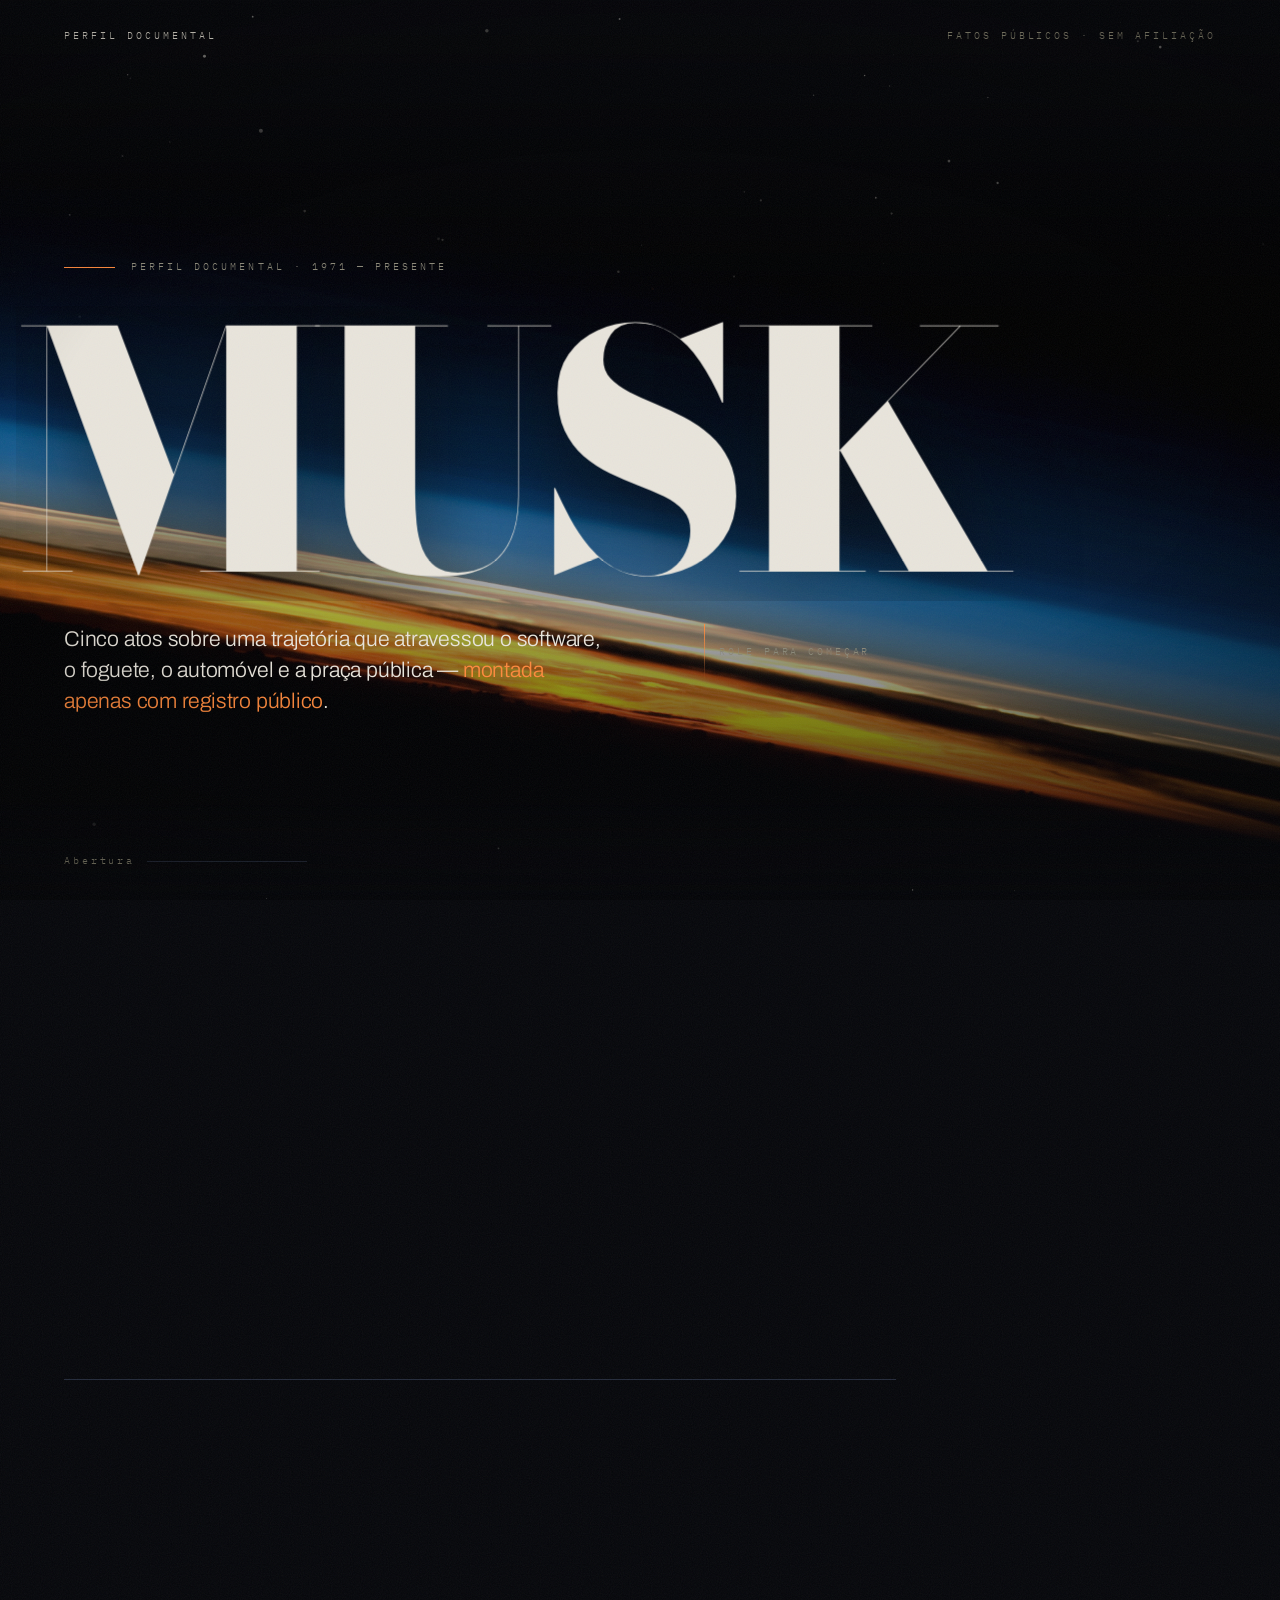
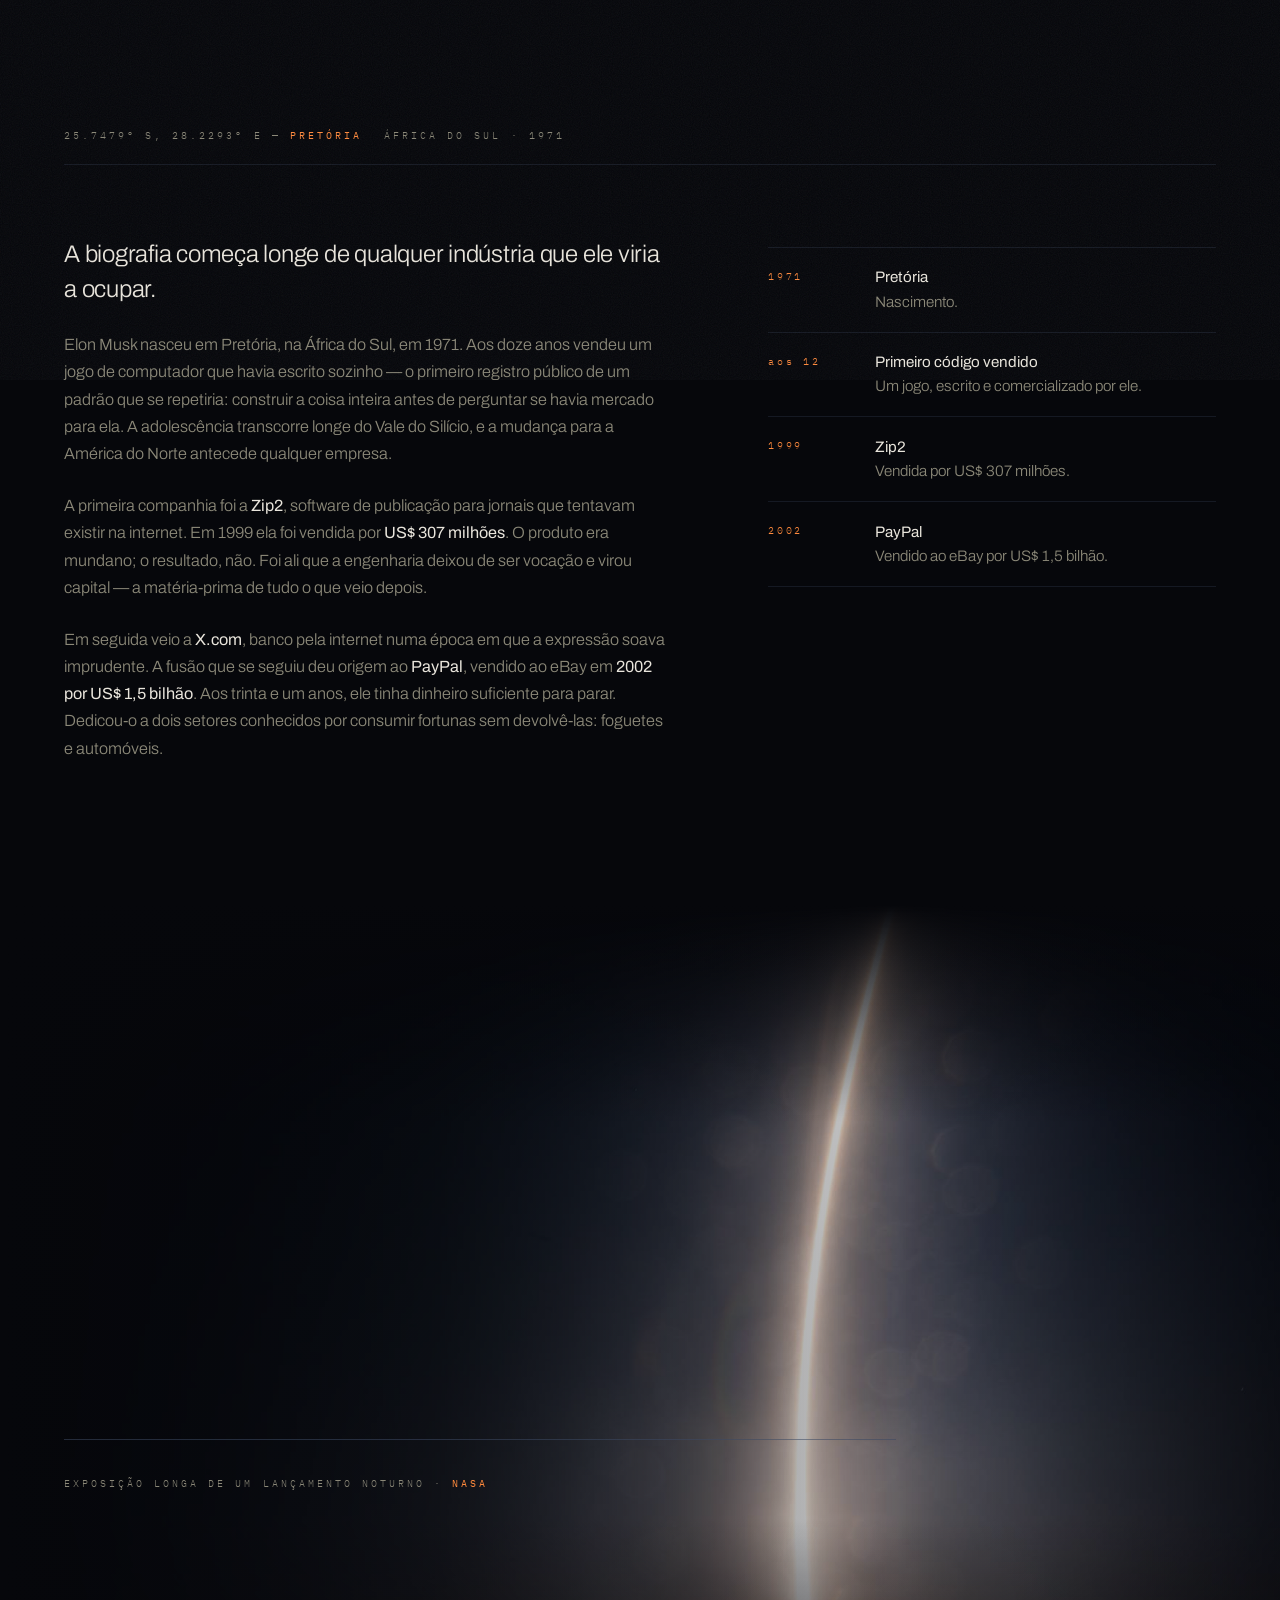
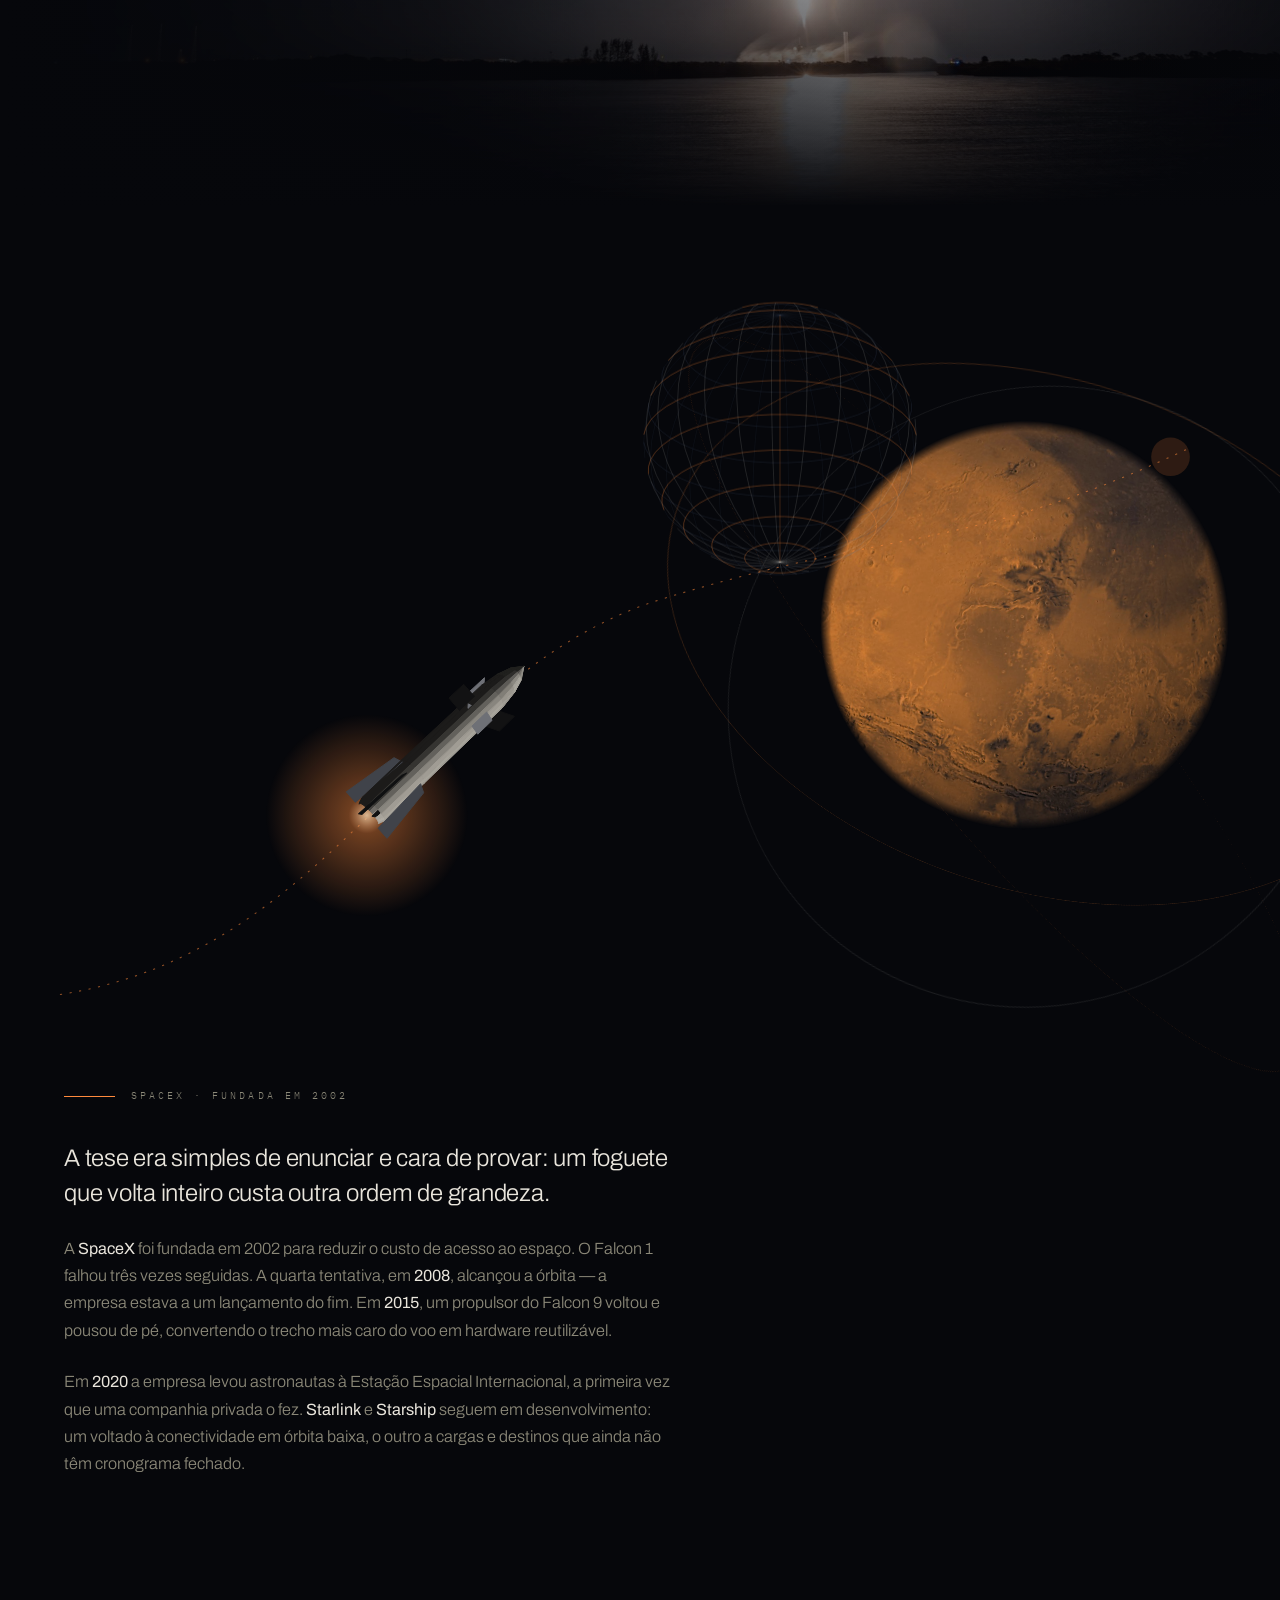
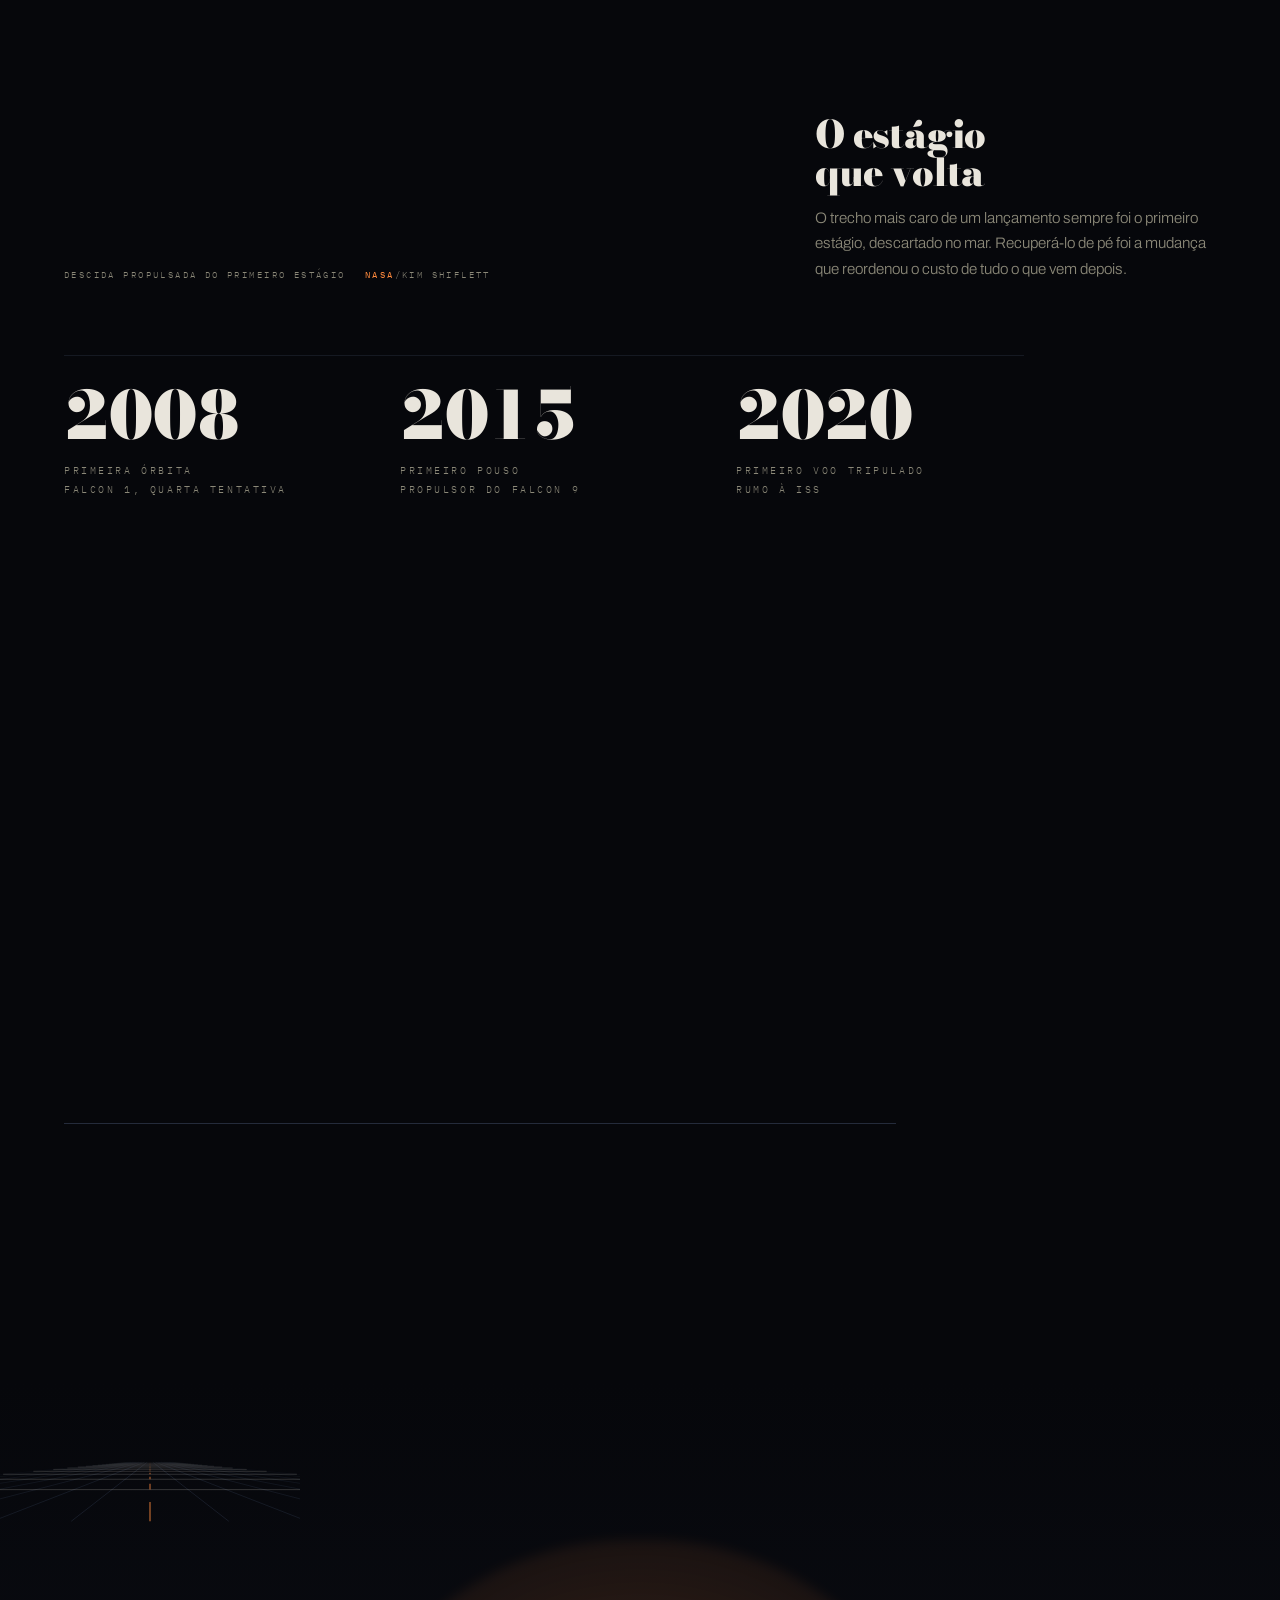
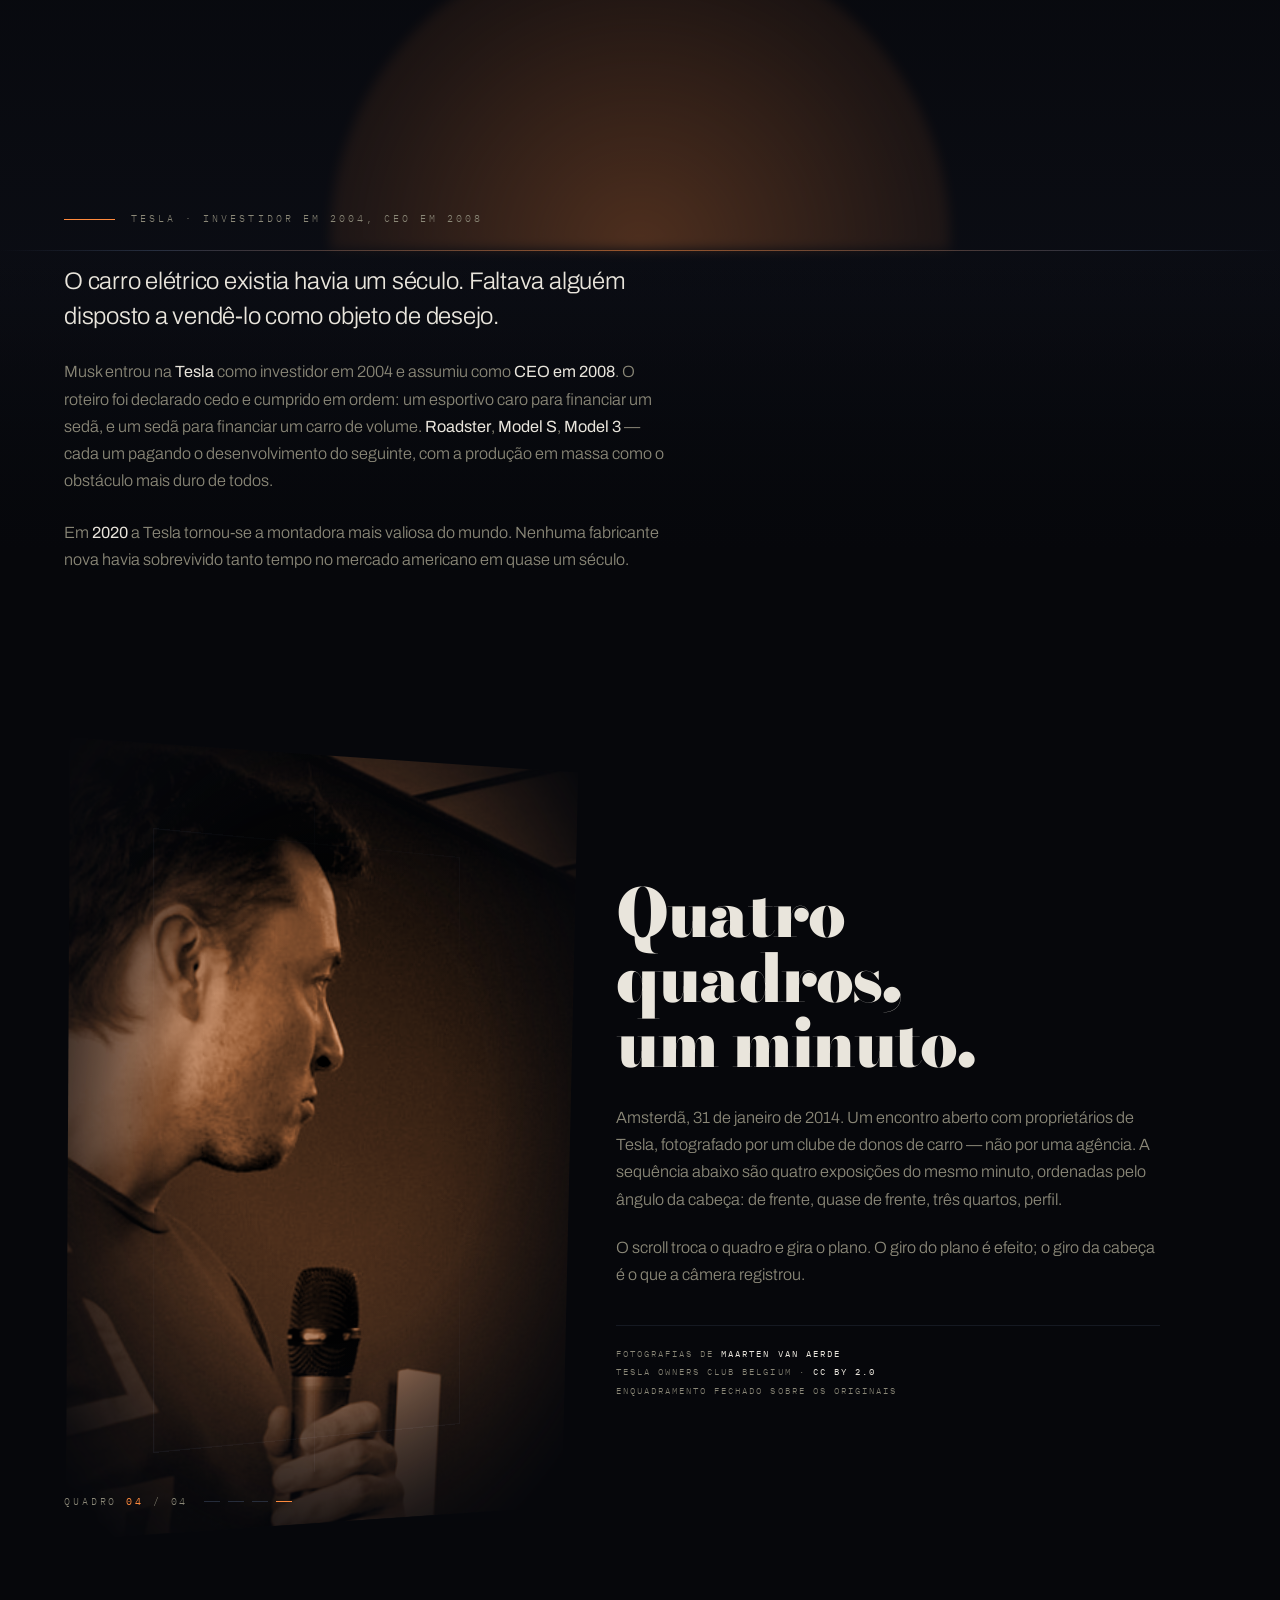
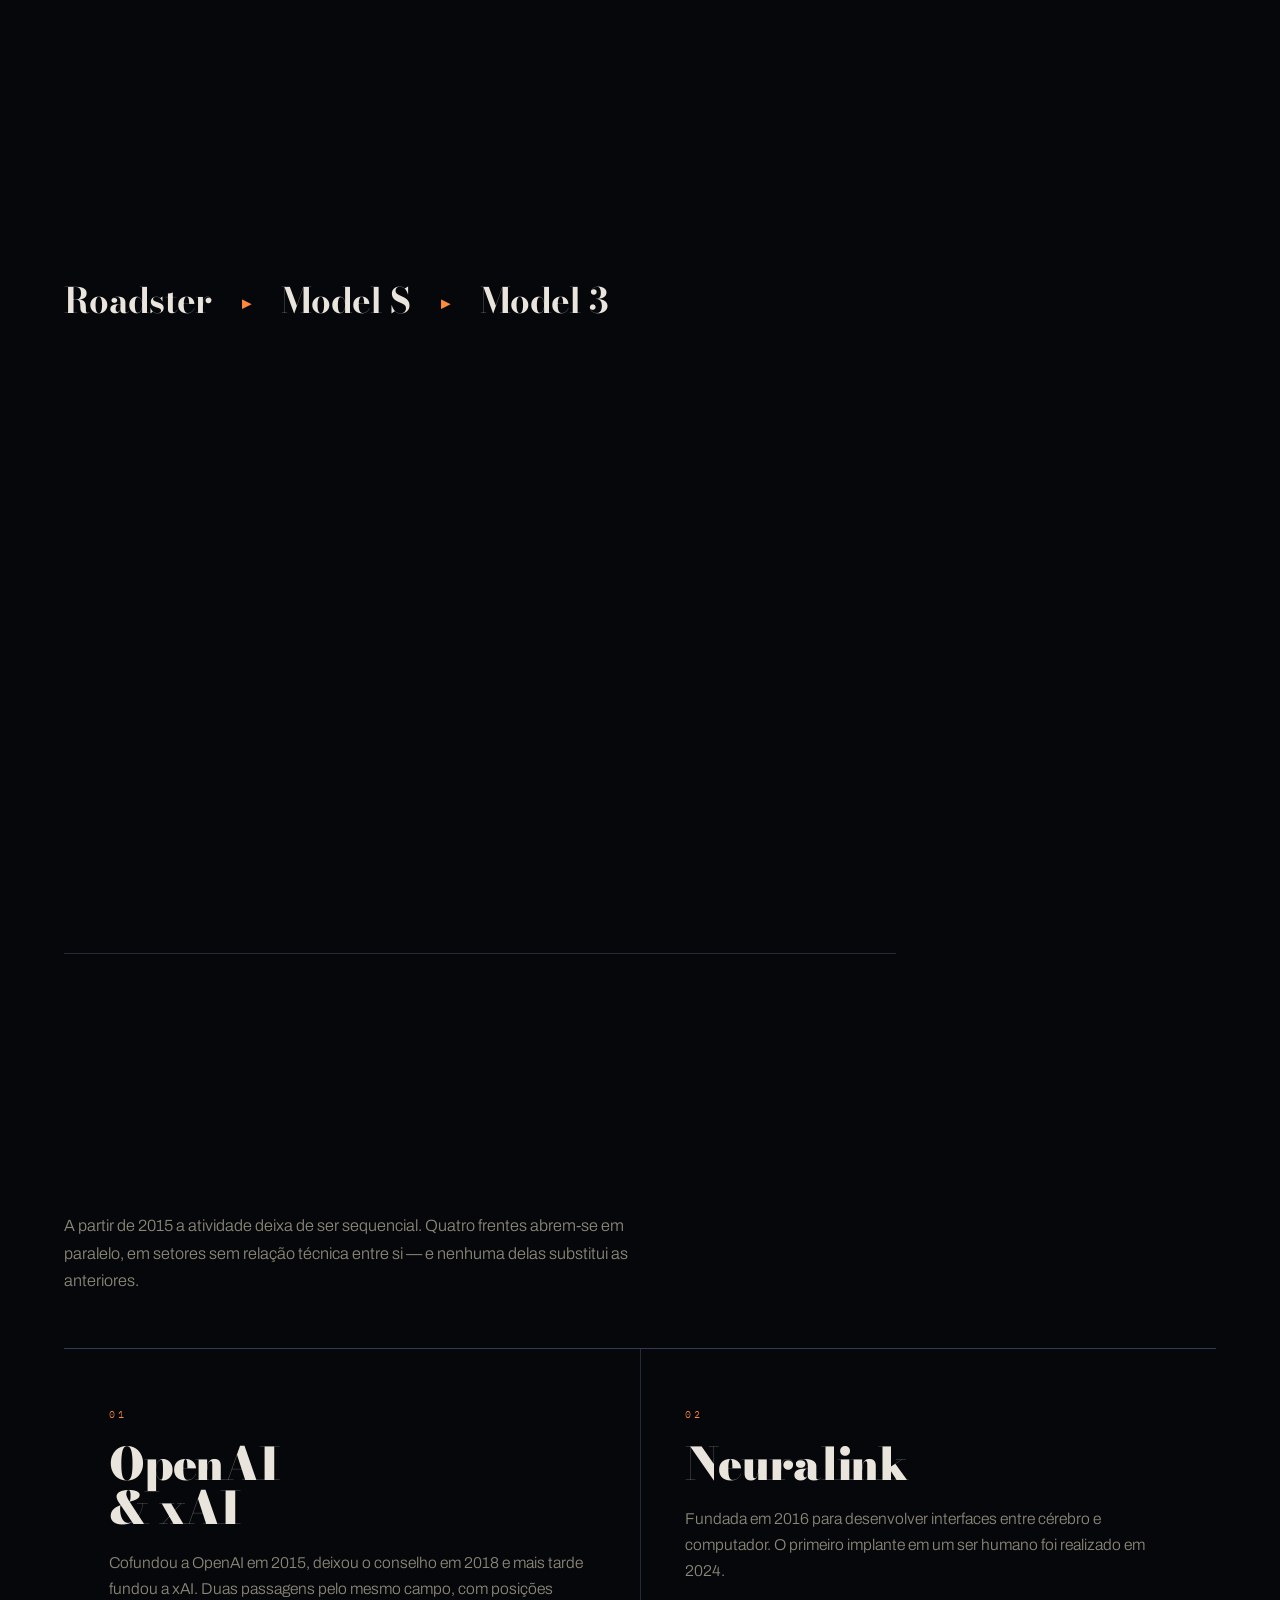
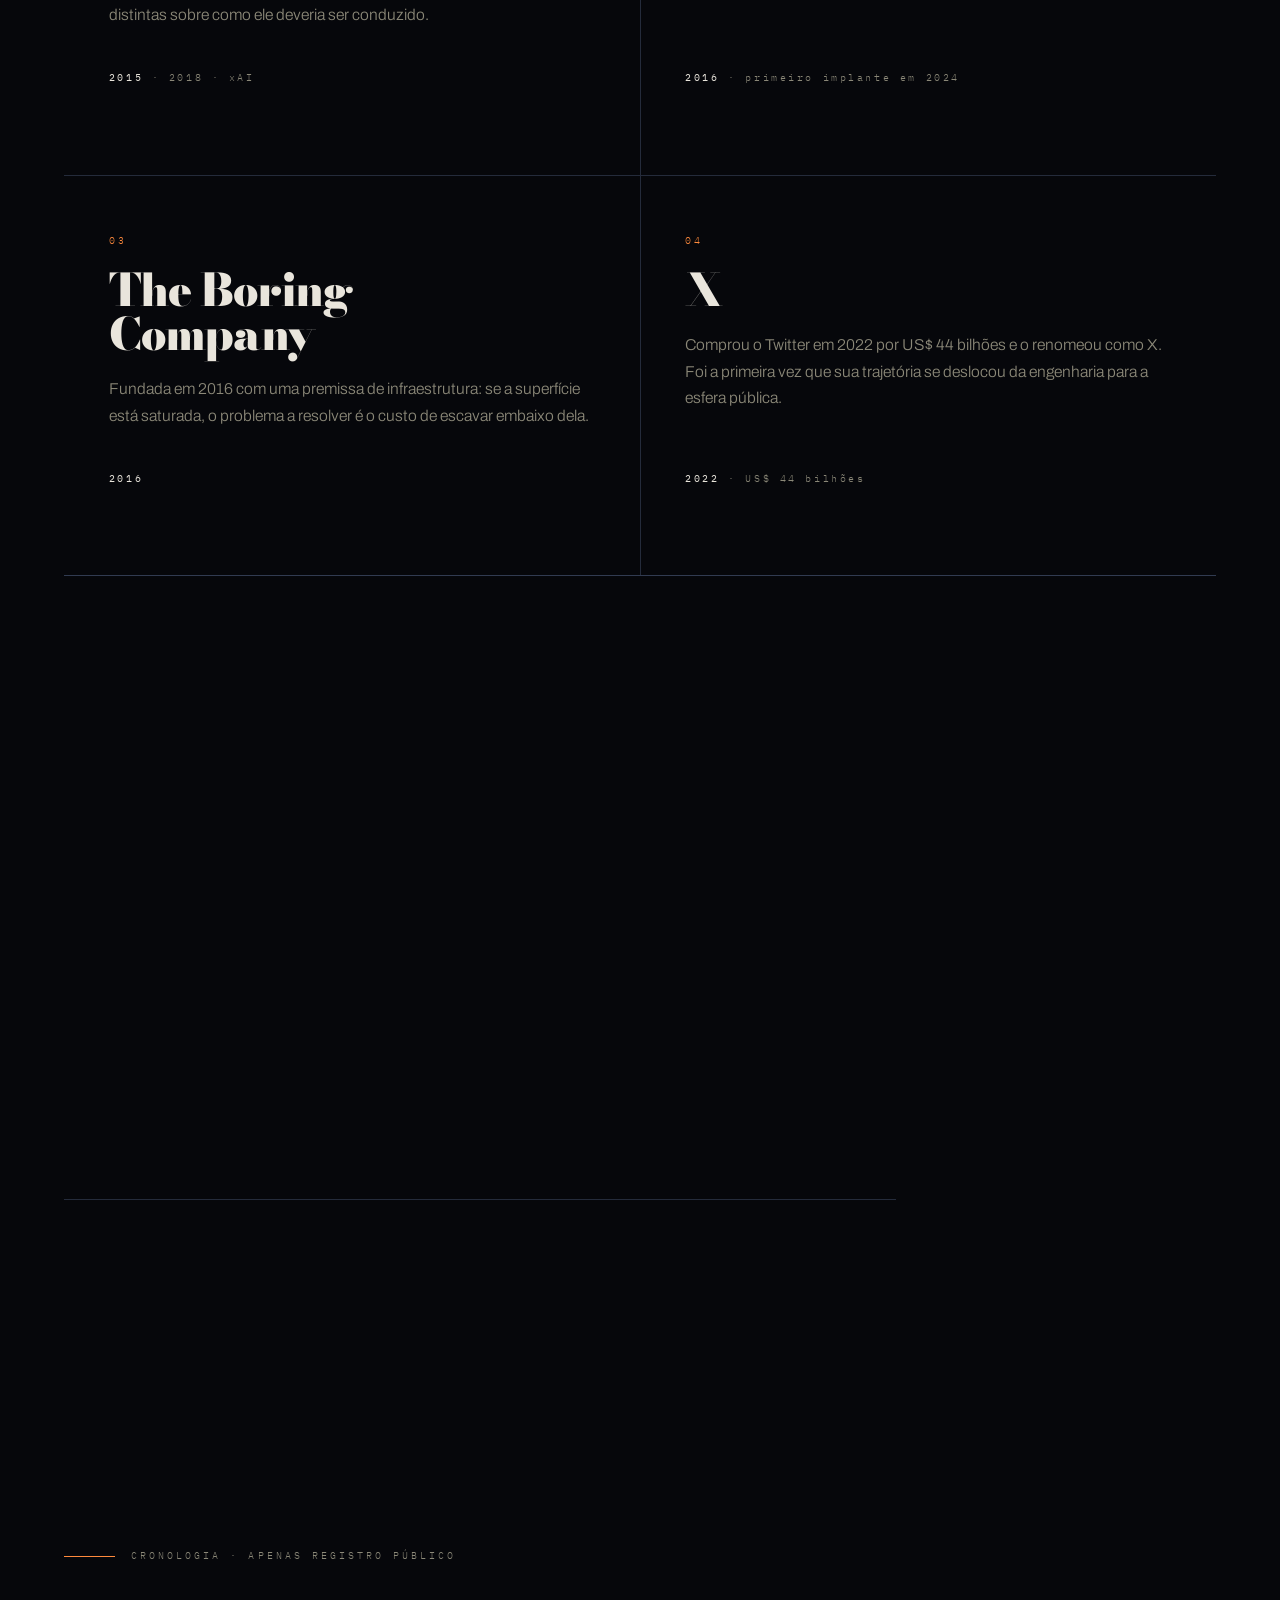
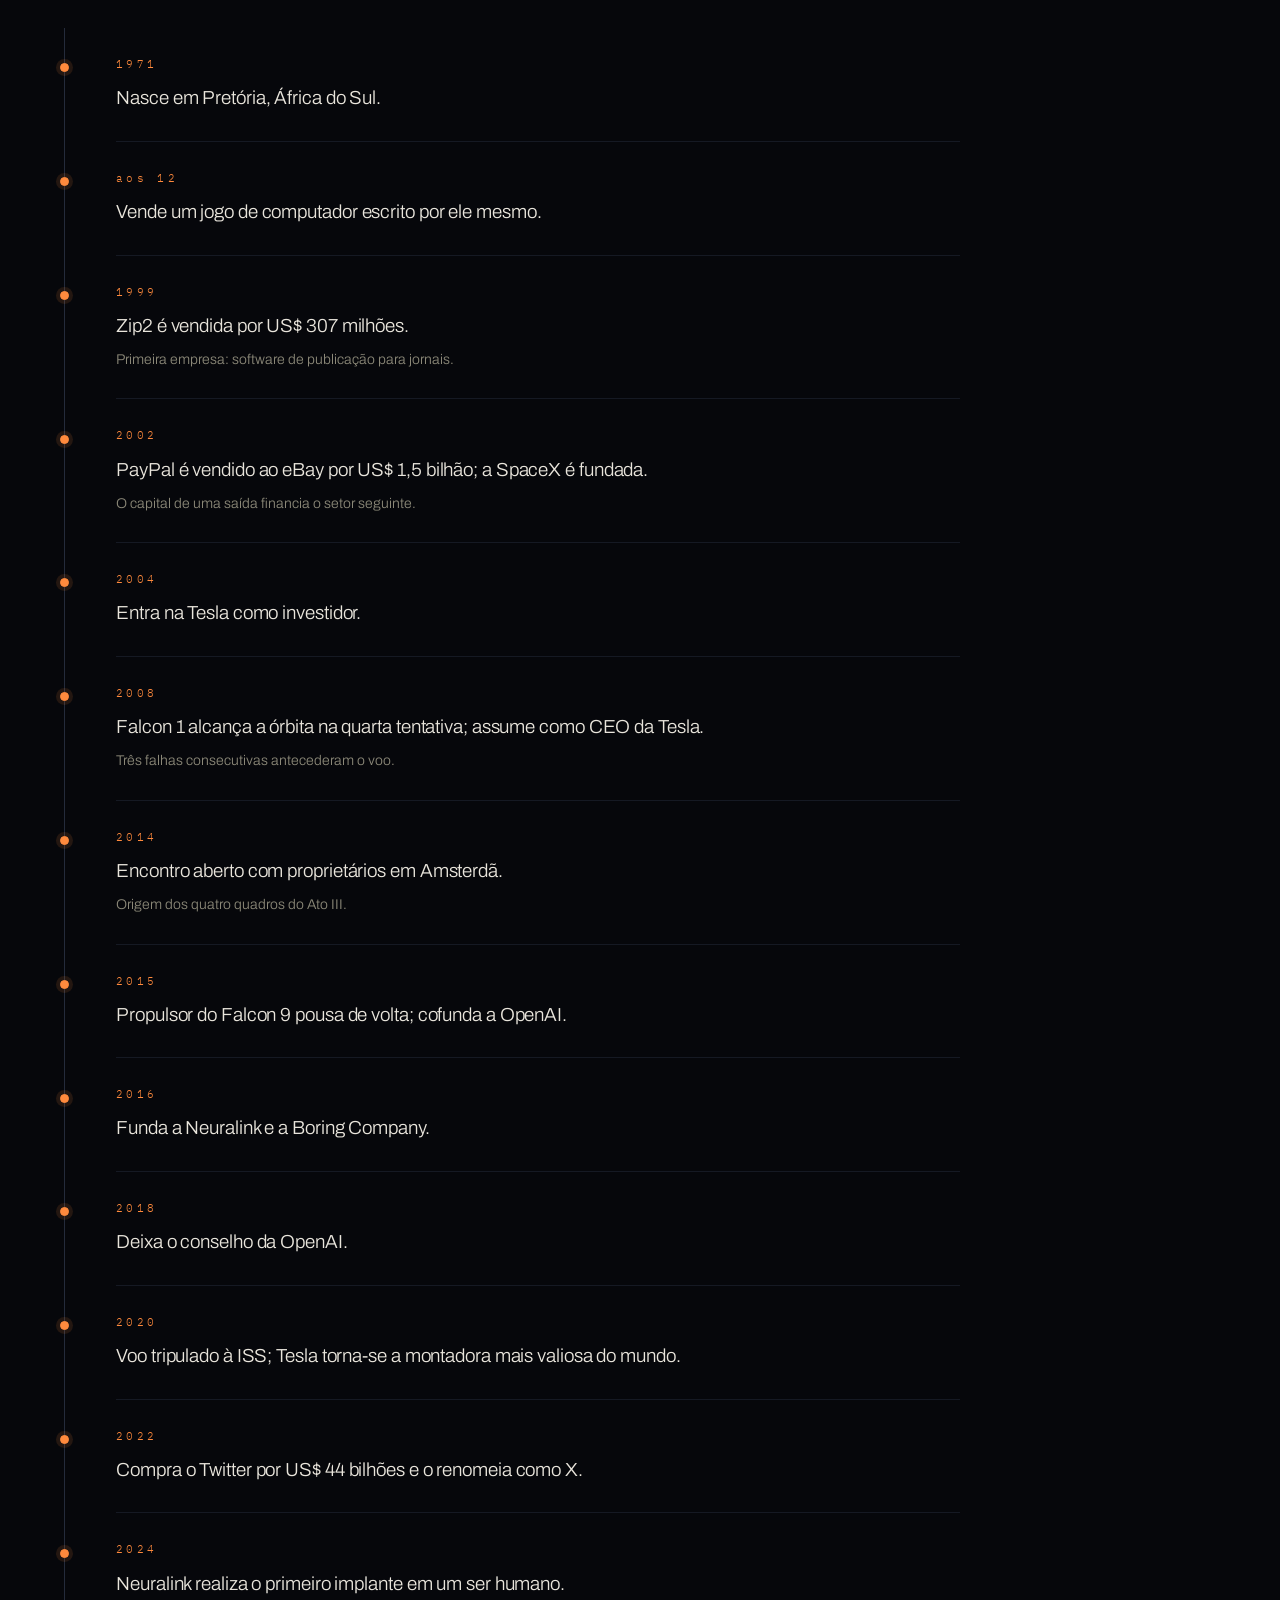
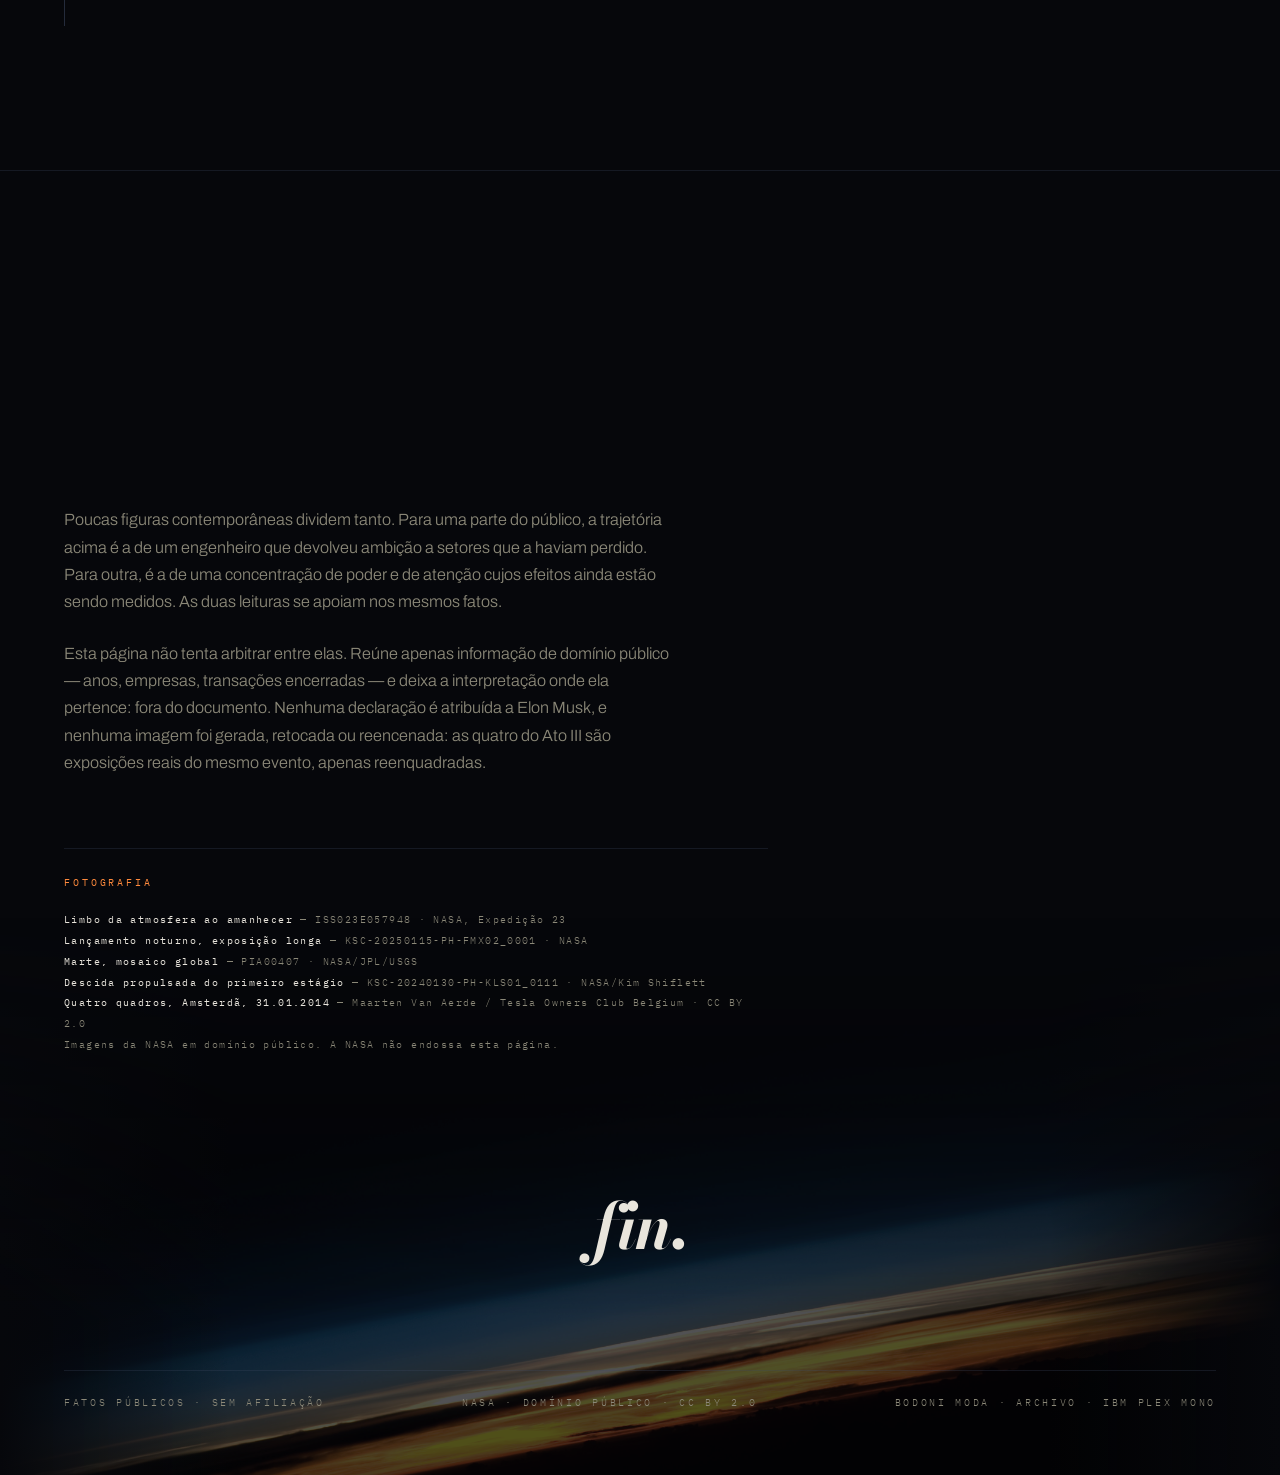
==== commit e0297c55: "Geometria 3D calculada no Ato II e III Substitui profundidade simulada por projecao real, sem biblio" ====
--- a/musk/index.html
+++ b/musk/index.html
@@ -312,6 +312,28 @@
 }
 .card .rule{ height:1px; background:var(--line); max-width:min(100%,52rem); }
 
+/* -- tipografia extrudada: profundidade real, nao sombra --------
+   O titulo do ato vira um solido: N camadas empilhadas em Z dentro
+   de um contexto 3D proprio. Gira com o mouse e com o scroll.
+   -------------------------------------------------------------- */
+
+.x3d{ perspective:900px; perspective-origin:32% 50%; }
+.x3d-stack{
+  display:block; position:relative;
+  transform-style:preserve-3d;
+  will-change:transform;
+}
+.x3d-face{ display:block; position:relative; z-index:2; }
+.x3d-layer{
+  display:block;
+  position:absolute; left:0; top:0; right:0;
+  color:var(--void);
+  pointer-events:none;
+  user-select:none;
+}
+/* a camada mais rasa recebe o brilho ambar: a "quina" do solido */
+.x3d-layer.edge{ color:var(--burn); }
+
 .card--shot{ min-height:100svh; overflow:hidden; }
 .card--shot .card-bg{ position:absolute; inset:0; z-index:1; overflow:hidden; }
 .card--shot .card-bg img{
@@ -384,6 +406,17 @@
   .mars,.rig{ right:-30vw; top:auto; bottom:-4%; translate:0 0; width:min(80vw,440px); }
 }
 
+/* malha esferica de arame: paralelos e meridianos projetados em 3D.
+   Vive dentro de .rig, entao nasce concentrica ao planeta, e um
+   pouco maior — circunscreve Marte em vez de sumir atras dele.
+   O hemisferio de tras sai mais fraco: e o que da o volume. */
+.globe{
+  position:absolute; inset:-17%;
+  width:auto; height:auto;
+  z-index:2;
+  pointer-events:none;
+}
+
 .mars{
   will-change:transform;
   mix-blend-mode:screen;
@@ -417,13 +450,21 @@
 .rig-inner i:nth-child(2){ inset:8%;  border-color:rgba(233,229,220,.10); }
 .rig-inner i:nth-child(3){ inset:-9%; border-style:dashed; border-color:rgba(255,138,61,.13); }
 
+/* o veiculo: malha solida com sombreamento e descarte de faces
+   traseiras, desenhada sobre a trajetoria */
+.rocket{
+  position:absolute; inset:0;
+  width:100%; height:100%;
+  z-index:3;
+  pointer-events:none;
+}
+
 .traj{ position:absolute; inset:0; width:100%; height:100%; overflow:visible; z-index:2; }
 .traj path{
   fill:none; stroke:var(--burn); stroke-width:1;
   stroke-dasharray:2 7; opacity:.55;
 }
 .traj .glow{ fill:rgba(255,138,61,.16); }
-.traj .ship{ fill:var(--ink); }
 
 .space-text{ position:relative; z-index:3; max-width:var(--measure); }
 
@@ -489,19 +530,16 @@
   position:absolute; left:0; right:0; top:52%; bottom:0;
   background:linear-gradient(180deg, rgba(11,13,20,.2), var(--void) 70%);
 }
-.lane{
-  position:absolute; left:50%; top:52%; bottom:-2%;
-  width:min(56vw,760px); translate:-50% 0;
-  clip-path:polygon(49.4% 0, 50.6% 0, 100% 100%, 0 100%);
-  background-image:repeating-linear-gradient(180deg,
-      rgba(233,229,220,.55) 0 4%, rgba(233,229,220,0) 4% 10%);
-  background-size:100% 220px;
-  animation:lane 2600ms linear infinite;
-  opacity:.5;
-  -webkit-mask-image:linear-gradient(180deg, transparent 0%, #000 22%, #000 100%);
-          mask-image:linear-gradient(180deg, transparent 0%, #000 22%, #000 100%);
-}
-@keyframes lane{ from{ background-position-y:0 } to{ background-position-y:220px } }
+/* estrada em perspectiva de verdade: um plano no espaco 3D,
+   projetado a cada quadro. O ponto de fuga nao e desenhado —
+   ele resulta da projecao. */
+.roadgrid{
+  position:absolute; left:0; right:0; top:0; bottom:0;
+  z-index:1;
+  pointer-events:none;
+  -webkit-mask-image:linear-gradient(180deg, transparent 48%, #000 58%, #000 100%);
+          mask-image:linear-gradient(180deg, transparent 48%, #000 58%, #000 100%);
+}
 
 .road-copy{ position:relative; z-index:3; max-width:var(--measure); }
 .road-copy .tele{ margin-bottom:1.4rem; }
@@ -638,7 +676,10 @@
   border-top:1px solid var(--line);
   border-bottom:1px solid var(--line);
   margin-top:clamp(2rem,6vh,4rem);
-}
+  perspective:1600px;
+  perspective-origin:50% 50%;
+}
+.fronts-inner{ display:contents; }
 @media (min-width:720px){ .fronts{ grid-template-columns:repeat(2,minmax(0,1fr)); } }
 
 .front{
@@ -649,7 +690,11 @@
   display:flex; flex-direction:column; gap:1.2rem;
   min-height:clamp(320px,42vh,440px);
 }
-.front:hover{ background:var(--deep); }
+.front:hover{
+  background:var(--deep);
+  transform:translateZ(46px);
+  box-shadow:0 40px 90px -30px rgba(0,0,0,.9);
+}
 .front .ix{ font-family:var(--tele); font-size:.62rem; letter-spacing:.3em; color:var(--burn); }
 .front h3{
   font-family:var(--display); font-weight:900;
@@ -790,6 +835,8 @@
   .entry .dot{ background:var(--burn); border-color:var(--burn); }
   .entry .yr{ color:var(--burn); }
   .mars{ will-change:auto; }
+  .x3d-layer{ display:none; }        /* sem extrusao: so a face legivel */
+  .front:hover{ transform:none; box-shadow:none; }
 
   /* a sequencia vira uma prancha de contato estatica */
   .poses{ height:auto; }
@@ -852,7 +899,7 @@
 <!-- == ATO I ================================================= -->
 <section class="card solid" id="ato-1">
   <p class="num mask">Ato I</p>
-  <h2 class="display mask" style="--delay:120ms">Origem</h2>
+  <h2 class="display mask x3d" style="--delay:120ms"><span class="x3d-stack"><span class="x3d-face">Origem</span></span></h2>
   <div class="rule draw" style="--delay:280ms"></div>
 </section>
 
@@ -926,7 +973,7 @@
          decoding="async" alt="" data-kb="0.08">
   </div>
   <p class="num mask">Ato II</p>
-  <h2 class="display mask" style="--delay:120ms">O foguete</h2>
+  <h2 class="display mask x3d" style="--delay:120ms"><span class="x3d-stack"><span class="x3d-face">O foguete</span></span></h2>
   <div class="rule draw" style="--delay:280ms"></div>
   <p class="tele rise" style="--delay:420ms">
     Exposição longa de um lançamento noturno · <b>NASA</b>
@@ -941,6 +988,7 @@
         <i style="--rx:70deg;--ry:58deg"></i>
         <i style="--rx:22deg;--ry:-34deg"></i>
       </div>
+      <canvas class="globe" id="globe"></canvas>
     </div>
 
     <div class="mars" id="mars" aria-hidden="true">
@@ -949,9 +997,10 @@
 
     <svg class="traj" id="traj" viewBox="0 0 1000 620" preserveAspectRatio="xMidYMid meet" aria-hidden="true">
       <path id="trajPath" d="M -40 600 C 220 560, 300 300, 520 232 S 800 190, 1010 92"/>
-      <circle id="shipGlow" class="glow" cx="-40" cy="600" r="13"/>
-      <circle id="ship" class="ship" cx="-40" cy="600" r="3.4"/>
+      <circle id="shipGlow" class="glow" cx="-40" cy="600" r="18"/>
     </svg>
+
+    <canvas class="rocket" id="rocket" aria-hidden="true"></canvas>
   </div>
 
   <div class="space-text prose">
@@ -1019,15 +1068,15 @@
 <!-- == ATO III =============================================== -->
 <section class="card solid" id="ato-3">
   <p class="num mask">Ato III</p>
-  <h2 class="display mask" style="--delay:120ms">A estrada</h2>
+  <h2 class="display mask x3d" style="--delay:120ms"><span class="x3d-stack"><span class="x3d-face">A estrada</span></span></h2>
   <div class="rule draw" style="--delay:280ms"></div>
 </section>
 
 <section class="road" id="tesla">
   <div class="sun" aria-hidden="true"></div>
   <div class="asphalt" aria-hidden="true"></div>
+  <canvas class="roadgrid" id="roadgrid" aria-hidden="true"></canvas>
   <div class="horizon" aria-hidden="true"></div>
-  <div class="lane" aria-hidden="true"></div>
 
   <div class="road-copy prose">
     <p class="tele eyebrow rise">Tesla · investidor em 2004, CEO em 2008</p>
@@ -1121,7 +1170,7 @@
 <!-- == ATO IV ================================================ -->
 <section class="card solid" id="ato-4">
   <p class="num mask">Ato IV</p>
-  <h2 class="display mask" style="--delay:120ms">Frentes paralelas</h2>
+  <h2 class="display mask x3d" style="--delay:120ms"><span class="x3d-stack"><span class="x3d-face">Frentes paralelas</span></span></h2>
   <div class="rule draw" style="--delay:280ms"></div>
 </section>
 
@@ -1176,7 +1225,7 @@
 <!-- == ATO V ================================================= -->
 <section class="card solid" id="ato-5">
   <p class="num mask">Ato V</p>
-  <h2 class="display mask" style="--delay:120ms">Registro de bordo</h2>
+  <h2 class="display mask x3d" style="--delay:120ms"><span class="x3d-stack"><span class="x3d-face">Registro de bordo</span></span></h2>
   <div class="rule draw" style="--delay:280ms"></div>
 </section>
 
@@ -1382,7 +1431,10 @@
 
   window.addEventListener('resize', function(){
     sizeCanvas();
-    if (reduced) drawStars(0, 0);
+    if (reduced){
+      drawStars(0, 0);
+      if (typeof drawGlobe === 'function'){ drawGlobe(0, 0.5); drawRoad(0); }
+    }
   }, { passive: true });
 
   if (!reduced){
@@ -1405,7 +1457,6 @@
   var rigInner = document.getElementById('rigInner');
   var spacex   = document.getElementById('spacex');
   var path     = document.getElementById('trajPath');
-  var ship     = document.getElementById('ship');
   var shipGlow = document.getElementById('shipGlow');
   var pathLen  = path.getTotalLength();
 
@@ -1455,8 +1506,6 @@
       'deg) rotateZ(' + (p * 14 - 7).toFixed(2) + 'deg)';
 
     var pt = path.getPointAtLength(p * pathLen);
-    ship.setAttribute('cx', pt.x);
-    ship.setAttribute('cy', pt.y);
     shipGlow.setAttribute('cx', pt.x);
     shipGlow.setAttribute('cy', pt.y);
   }
@@ -1513,6 +1562,415 @@
     }
   }
 
+  /* ============================================================
+     3b. TIPOGRAFIA EXTRUDADA
+     Cada titulo de ato vira um solido: camadas empilhadas em Z
+     dentro de um contexto preserve-3d. A face de cima continua
+     sendo o unico texto lido por leitor de tela.
+     ============================================================ */
+
+  var LAYERS = 15;
+  var stacks = [];
+
+  Array.prototype.forEach.call(document.querySelectorAll('.x3d-stack'), function(stack){
+    var face = stack.querySelector('.x3d-face');
+    if (!face) return;
+    var text = face.textContent;
+
+    for (var i = LAYERS; i >= 1; i--){
+      var layer = document.createElement('span');
+      layer.className = 'x3d-layer' + (i === 1 ? ' edge' : '');
+      layer.textContent = text;
+      layer.setAttribute('aria-hidden', 'true');
+      layer.style.transform = 'translateZ(' + (-i * 2.3).toFixed(1) + 'px)';
+
+      var k = i / LAYERS;                       // 0 = colado na face
+      layer.style.color = (i === 1)
+        ? 'rgba(255,138,61,.5)'                 // a quina pega a luz ambar
+        : 'rgba(61,74,99,' + (0.44 * (1 - k) + 0.05).toFixed(3) + ')';
+
+      stack.insertBefore(layer, face);
+    }
+    stacks.push(stack);
+  });
+
+  function updateType(){
+    for (var i = 0; i < stacks.length; i++){
+      var r = stacks[i].getBoundingClientRect();
+      if (r.bottom < -80 || r.top > window.innerHeight + 80) continue;
+      var p = progress(r);
+      stacks[i].style.transform =
+        'rotateY(' + (mouse.x * 7 + (p - 0.5) * 11).toFixed(2) + 'deg) rotateX(' +
+        (mouse.y * -4.5 + (0.5 - p) * 4).toFixed(2) + 'deg)';
+    }
+  }
+
+  /* ============================================================
+     3c. MALHA ESFERICA DE ARAME
+     Paralelos e meridianos de uma esfera unitaria, girados em
+     dois eixos e projetados. O hemisferio de tras sai mais fraco:
+     e o que da a leitura de volume.
+     ============================================================ */
+
+  var globeEl = document.getElementById('globe');
+  var gctx = globeEl.getContext('2d');
+  var GS = 0;                                   // lado do canvas, em CSS px
+
+  function sizeGlobe(){
+    var r = globeEl.getBoundingClientRect();
+    if (!r.width) return false;
+    GS = r.width;
+    globeEl.width  = Math.round(GS * DPR);
+    globeEl.height = Math.round(GS * DPR);
+    gctx.setTransform(DPR, 0, 0, DPR, 0, 0);
+    return true;
+  }
+
+  function drawGlobe(t, p){
+    if (!GS && !sizeGlobe()) return;
+    var r = globeEl.getBoundingClientRect();
+    if (Math.abs(r.width - GS) > 1) sizeGlobe();
+
+    gctx.clearRect(0, 0, GS, GS);
+
+    var R = GS * 0.455, c = GS / 2;
+    var tilt = -0.44;                           // eixo inclinado, fixo
+    var spin = t * 0.00011 + p * 1.7;           // gira no tempo e no scroll
+    var ct = Math.cos(tilt), st = Math.sin(tilt);
+    var cs = Math.cos(spin), ss = Math.sin(spin);
+
+    // ponto da esfera -> tela, guardando z para saber o hemisferio
+    function pt(laDeg, loDeg, out){
+      var la = laDeg * 0.0174533, lo = loDeg * 0.0174533;
+      var cl = Math.cos(la);
+      var x = cl * Math.cos(lo), y = Math.sin(la), z = cl * Math.sin(lo);
+      var x1 = x * cs - z * ss, z1 = x * ss + z * cs;   // giro em Y
+      var y1 = y * ct - z1 * st, z2 = y * st + z1 * ct; // inclinacao em X
+      out.x = c + x1 * R; out.y = c - y1 * R; out.z = z2;
+    }
+
+    var q = { x:0, y:0, z:0 };
+
+    // desenha um anel em dois passes: fundo fraco, frente forte
+    function ring(fixed, isParallel, front){
+      gctx.beginPath();
+      var open = false;
+      for (var i = 0; i <= 48; i++){
+        var a = i * 7.5;
+        if (isParallel) pt(fixed, a, q); else pt(a - 90, fixed, q);
+        if ((q.z >= 0) === front){
+          if (open) gctx.lineTo(q.x, q.y);
+          else { gctx.moveTo(q.x, q.y); open = true; }
+        } else open = false;
+      }
+      gctx.stroke();
+    }
+
+    for (var pass = 0; pass < 2; pass++){
+      var front = pass === 1;
+      gctx.lineWidth = front ? 1 : 0.8;
+      gctx.strokeStyle = front ? 'rgba(255,138,61,.30)' : 'rgba(61,74,99,.30)';
+      for (var lat = -75; lat <= 75; lat += 15) ring(lat, true, front);
+      gctx.strokeStyle = front ? 'rgba(233,229,220,.13)' : 'rgba(61,74,99,.16)';
+      for (var lon = 0; lon < 180; lon += 15) ring(lon, false, front);
+    }
+
+    // eixo de rotacao, atravessando os polos
+    gctx.beginPath();
+    pt(90, 0, q);  gctx.moveTo(q.x, q.y);
+    pt(-90, 0, q); gctx.lineTo(q.x, q.y);
+    gctx.strokeStyle = 'rgba(255,138,61,.22)';
+    gctx.stroke();
+  }
+
+  /* ============================================================
+     3d. PLANO DA ESTRADA EM PERSPECTIVA
+     Um plano no espaco 3D, projetado quadro a quadro. O ponto de
+     fuga nao e desenhado: ele cai onde a projecao manda.
+     ============================================================ */
+
+  var roadEl = document.getElementById('roadgrid');
+  var rctx = roadEl.getContext('2d');
+  var RW = 0, RH = 0;
+
+  function sizeRoad(){
+    var r = roadEl.getBoundingClientRect();
+    if (!r.width || !r.height) return false;
+    RW = r.width; RH = r.height;
+    roadEl.width  = Math.round(RW * DPR);
+    roadEl.height = Math.round(RH * DPR);
+    rctx.setTransform(DPR, 0, 0, DPR, 0, 0);
+    return true;
+  }
+
+  var Z_NEAR = 0.9, Z_FAR = 26, CAM_Y = 0.35;
+
+  function drawRoad(t){
+    if (!RW && !sizeRoad()) return;
+    var rect = roadEl.getBoundingClientRect();
+    if (Math.abs(rect.width - RW) > 1 || Math.abs(rect.height - RH) > 1) sizeRoad();
+
+    rctx.clearRect(0, 0, RW, RH);
+
+    var f = RH * 1.05;                 // distancia focal
+    var cx = RW / 2, cy = RH * 0.52;   // o horizonte da projecao coincide com .horizon
+    var travel = (t * 0.00075) % 1;    // o plano corre em direcao a camera
+
+    function px(x, z){ return cx + (x / z) * f; }
+    function py(z){    return cy + (CAM_Y / z) * f; }
+
+    // longitudinais: retas no espaco, retas na tela — bastam dois pontos
+    for (var i = -8; i <= 8; i++){
+      if (i === 0) continue;
+      var x = i * 0.45;
+      var fade = 1 - Math.min(Math.abs(i) / 9, 1);
+      rctx.beginPath();
+      rctx.moveTo(px(x, Z_NEAR), py(Z_NEAR));
+      rctx.lineTo(px(x, Z_FAR),  py(Z_FAR));
+      rctx.strokeStyle = 'rgba(61,74,99,' + (0.30 * fade + 0.04).toFixed(3) + ')';
+      rctx.lineWidth = 1;
+      rctx.stroke();
+    }
+
+    // travessas: aproximam-se da camera e somem no horizonte
+    for (var k = 0; k < 30; k++){
+      var z = Z_NEAR + k - travel;
+      if (z < Z_NEAR || z > Z_FAR) continue;
+      var a = Math.pow(1 - (z - Z_NEAR) / (Z_FAR - Z_NEAR), 1.7);
+      rctx.beginPath();
+      rctx.moveTo(px(-3.6, z), py(z));
+      rctx.lineTo(px( 3.6, z), py(z));
+      rctx.strokeStyle = 'rgba(233,229,220,' + (0.22 * a).toFixed(3) + ')';
+      rctx.stroke();
+    }
+
+    // eixo central, em ambar, com a mesma cadencia
+    for (var m = 0; m < 30; m++){
+      var z0 = Z_NEAR + m - travel;
+      var z1 = z0 + 0.45;
+      if (z1 < Z_NEAR || z0 > Z_FAR) continue;
+      if (z0 < Z_NEAR) z0 = Z_NEAR;
+      var af = Math.pow(1 - (z0 - Z_NEAR) / (Z_FAR - Z_NEAR), 1.5);
+      rctx.beginPath();
+      rctx.moveTo(px(0, z0), py(z0));
+      rctx.lineTo(px(0, z1), py(z1));
+      rctx.strokeStyle = 'rgba(255,138,61,' + (0.55 * af).toFixed(3) + ')';
+      rctx.lineWidth = 1.6;
+      rctx.stroke();
+    }
+  }
+
+  /* ============================================================
+     3e. O VEICULO
+     Malha solida de revolucao, montada uma vez. A cada quadro:
+     gira em torno do proprio eixo, aponta para a tangente da
+     trajetoria, descarta as faces de tras e sombreia as que
+     sobram pelo angulo com a luz. Painter's algorithm no fim.
+     ============================================================ */
+
+  var rocketEl = document.getElementById('rocket');
+  var kctx = rocketEl.getContext('2d');
+  var KW = 0, KH = 0;
+
+  function sizeRocket(){
+    var r = rocketEl.getBoundingClientRect();
+    if (!r.width || !r.height) return false;
+    KW = r.width; KH = r.height;
+    rocketEl.width  = Math.round(KW * DPR);
+    rocketEl.height = Math.round(KH * DPR);
+    kctx.setTransform(DPR, 0, 0, DPR, 0, 0);
+    return true;
+  }
+
+  // perfil de revolucao: [altura, raio]. Primeiro estagio + coifa.
+  var PROFILE = [
+    [-1.30, 0.000], [-1.27, 0.150], [-1.20, 0.175], [-0.60, 0.180],
+    [ 0.40, 0.180], [ 0.72, 0.180], [ 0.96, 0.150], [ 1.14, 0.098],
+    [ 1.30, 0.000]
+  ];
+  var SEG = 18;
+  var MESH = [];          // {v:[4 vertices], kind}
+
+  (function buildRocket(){
+    var i, j, ring = [];
+
+    for (i = 0; i < PROFILE.length; i++){
+      var y = PROFILE[i][0], rad = PROFILE[i][1], row = [];
+      for (j = 0; j < SEG; j++){
+        var a = (j / SEG) * Math.PI * 2;
+        row.push([Math.cos(a) * rad, y, Math.sin(a) * rad]);
+      }
+      ring.push(row);
+    }
+
+    for (i = 0; i < ring.length - 1; i++){
+      for (j = 0; j < SEG; j++){
+        var k = (j + 1) % SEG;
+        MESH.push({
+          v: [ring[i][j], ring[i][k], ring[i + 1][k], ring[i + 1][j]],
+          kind: (i >= PROFILE.length - 3) ? 'nose' : 'body'
+        });
+      }
+    }
+
+    // quatro aletas-grade, no alto do estagio
+    for (i = 0; i < 4; i++){
+      var an = i * Math.PI / 2 + Math.PI / 4;
+      var cx = Math.cos(an), cz = Math.sin(an);
+      MESH.push({
+        v: [
+          [cx * 0.17, 0.60, cz * 0.17], [cx * 0.40, 0.66, cz * 0.40],
+          [cx * 0.40, 0.40, cz * 0.40], [cx * 0.17, 0.34, cz * 0.17]
+        ],
+        kind: 'fin'
+      });
+    }
+
+    // quatro pernas de pouso, recolhidas contra o corpo
+    for (i = 0; i < 4; i++){
+      var ab = i * Math.PI / 2;
+      var bx = Math.cos(ab), bz = Math.sin(ab);
+      MESH.push({
+        v: [
+          [bx * 0.16, -0.62, bz * 0.16], [bx * 0.26, -0.66, bz * 0.26],
+          [bx * 0.34, -1.30, bz * 0.34], [bx * 0.19, -1.30, bz * 0.19]
+        ],
+        kind: 'leg'
+      });
+    }
+  })();
+
+  var TONE = {
+    body: [176, 172, 163],
+    nose: [206, 202, 192],
+    fin:  [116, 118, 124],
+    leg:  [96, 100, 110]
+  };
+  // luz vinda de cima, a esquerda e a frente
+  var LX = -0.46, LY = 0.72, LZ = 0.52;
+
+  function drawRocket(t, p){
+    if (!KW && !sizeRocket()) return;
+    var box = rocketEl.getBoundingClientRect();
+    if (Math.abs(box.width - KW) > 1 || Math.abs(box.height - KH) > 1) sizeRocket();
+
+    kctx.clearRect(0, 0, KW, KH);
+    if (p <= 0.001) return;
+
+    // posicao e tangente sobre a mesma curva do SVG
+    var L = pathLen;
+    var a1 = path.getPointAtLength(Math.max(p * L - 3, 0));
+    var a2 = path.getPointAtLength(Math.min(p * L + 3, L));
+    var here = path.getPointAtLength(p * L);
+
+    // viewBox 1000x620 com preserveAspectRatio="xMidYMid meet"
+    var s = Math.min(KW / 1000, KH / 620);
+    var ox = (KW - 1000 * s) / 2, oy = (KH - 620 * s) / 2;
+    var cx = ox + here.x * s, cy = oy + here.y * s;
+
+    var dx = a2.x - a1.x, dy = a2.y - a1.y;
+    var rotZ = Math.atan2(-dx, -dy);          // eixo local +Y sobre a tangente
+    var spin = t * 0.00035 + p * 3.0;         // giro em torno do proprio eixo
+    var tilt = 0.34;                          // inclinacao para revelar volume
+
+    var cS = Math.cos(spin), sS = Math.sin(spin);
+    var cT = Math.cos(tilt), sT = Math.sin(tilt);
+    var cZ = Math.cos(rotZ), sZ = Math.sin(rotZ);
+
+    var scale = Math.max(46, Math.min(KH * 0.15, 88));   // ~120 a 230px de altura
+    var FOC = 7.5;                            // perspectiva fraca, sem distorcer
+
+    function xf(v){
+      // giro no proprio eixo (Y)
+      var x = v[0] * cS - v[2] * sS;
+      var z = v[0] * sS + v[2] * cS;
+      var y = v[1];
+      // inclinacao (X)
+      var y2 = y * cT - z * sT;
+      var z2 = y * sT + z * cT;
+      // alinhamento com a tangente (Z)
+      var x3 = x * cZ - y2 * sZ;
+      var y3 = x * sZ + y2 * cZ;
+      return { x: x3, y: y3, z: z2 };
+    }
+
+    var faces = [], n;
+
+    for (n = 0; n < MESH.length; n++){
+      var f = MESH[n];
+      var A = xf(f.v[0]), B = xf(f.v[1]), C = xf(f.v[2]), D = xf(f.v[3]);
+
+      // normal pelo produto vetorial de duas arestas
+      var ux = B.x - A.x, uy = B.y - A.y, uz = B.z - A.z;
+      var wx = D.x - A.x, wy = D.y - A.y, wz = D.z - A.z;
+      var nx = uy * wz - uz * wy;
+      var ny = uz * wx - ux * wz;
+      var nz = ux * wy - uy * wx;
+      var len = Math.sqrt(nx * nx + ny * ny + nz * nz) || 1;
+      nx /= len; ny /= len; nz /= len;
+
+      var twoSided = (f.kind === 'fin' || f.kind === 'leg');
+      if (!twoSided && nz <= 0) continue;                 // descarte de face traseira
+      if (twoSided && nz < 0){ nx = -nx; ny = -ny; nz = -nz; }
+
+      var lam = nx * LX + ny * LY + nz * LZ;
+      var lit = 0.16 + 0.84 * (lam > 0 ? lam : 0);
+      var base = TONE[f.kind];
+
+      faces.push({
+        pts: [A, B, C, D],
+        depth: (A.z + B.z + C.z + D.z) / 4,
+        fill: 'rgb(' + ((base[0] * lit) | 0) + ',' + ((base[1] * lit) | 0) + ',' + ((base[2] * lit) | 0) + ')'
+      });
+    }
+
+    faces.sort(function(a, b){ return a.depth - b.depth; });   // longe primeiro
+
+    function px(v){ var w = FOC / (FOC + v.z); return cx + v.x * w * scale; }
+    function py(v){ var w = FOC / (FOC + v.z); return cy - v.y * w * scale; }
+
+    // pluma: sai da base, no sentido oposto ao da tangente
+    var baseV = xf([0, -1.30, 0]);
+    var bx = px(baseV), by = py(baseV);
+    var plume = kctx.createRadialGradient(bx, by, 0, bx, by, scale * 1.15);
+    plume.addColorStop(0,   'rgba(255,214,170,.85)');
+    plume.addColorStop(0.18,'rgba(255,138,61,.42)');
+    plume.addColorStop(1,   'rgba(255,138,61,0)');
+    kctx.fillStyle = plume;
+    kctx.beginPath();
+    kctx.arc(bx, by, scale * 1.15, 0, 6.2832);
+    kctx.fill();
+
+    for (n = 0; n < faces.length; n++){
+      var q = faces[n].pts;
+      kctx.beginPath();
+      kctx.moveTo(px(q[0]), py(q[0]));
+      kctx.lineTo(px(q[1]), py(q[1]));
+      kctx.lineTo(px(q[2]), py(q[2]));
+      kctx.lineTo(px(q[3]), py(q[3]));
+      kctx.closePath();
+      kctx.fillStyle = faces[n].fill;
+      // contorno na mesma cor: fecha as fissuras do antialias entre faces
+      kctx.strokeStyle = faces[n].fill;
+      kctx.lineWidth = 1;
+      kctx.fill();
+      kctx.stroke();
+    }
+  }
+
+  var tesla = document.getElementById('tesla');
+
+  function updateVolumes(t){
+    var g = globeEl.getBoundingClientRect();
+    if (g.bottom > -120 && g.top < window.innerHeight + 120){
+      var p = progress(spacex.getBoundingClientRect());
+      drawGlobe(t, p);
+      drawRocket(t, p);
+    }
+    var r = tesla.getBoundingClientRect();
+    if (r.bottom > -120 && r.top < window.innerHeight + 120) drawRoad(t);
+  }
+
   function updateRail(){
     var max = document.documentElement.scrollHeight - window.innerHeight;
     var g = max > 0 ? window.scrollY / max : 0;
@@ -1526,6 +1984,9 @@
   if (reduced){
     drawStars(0, 0);
     updateScene();
+    drawGlobe(0, 0.5);
+    drawRocket(0, 0.5);
+    drawRoad(0);
     updateRail();
   } else {
     requestAnimationFrame(function frame(t){
@@ -1534,7 +1995,9 @@
       drawStars(t, window.scrollY);
       updateShots();
       updateHero();
+      updateType();
       updateScene();
+      updateVolumes(t);
       updatePoses();
       updateRail();
       requestAnimationFrame(frame);
